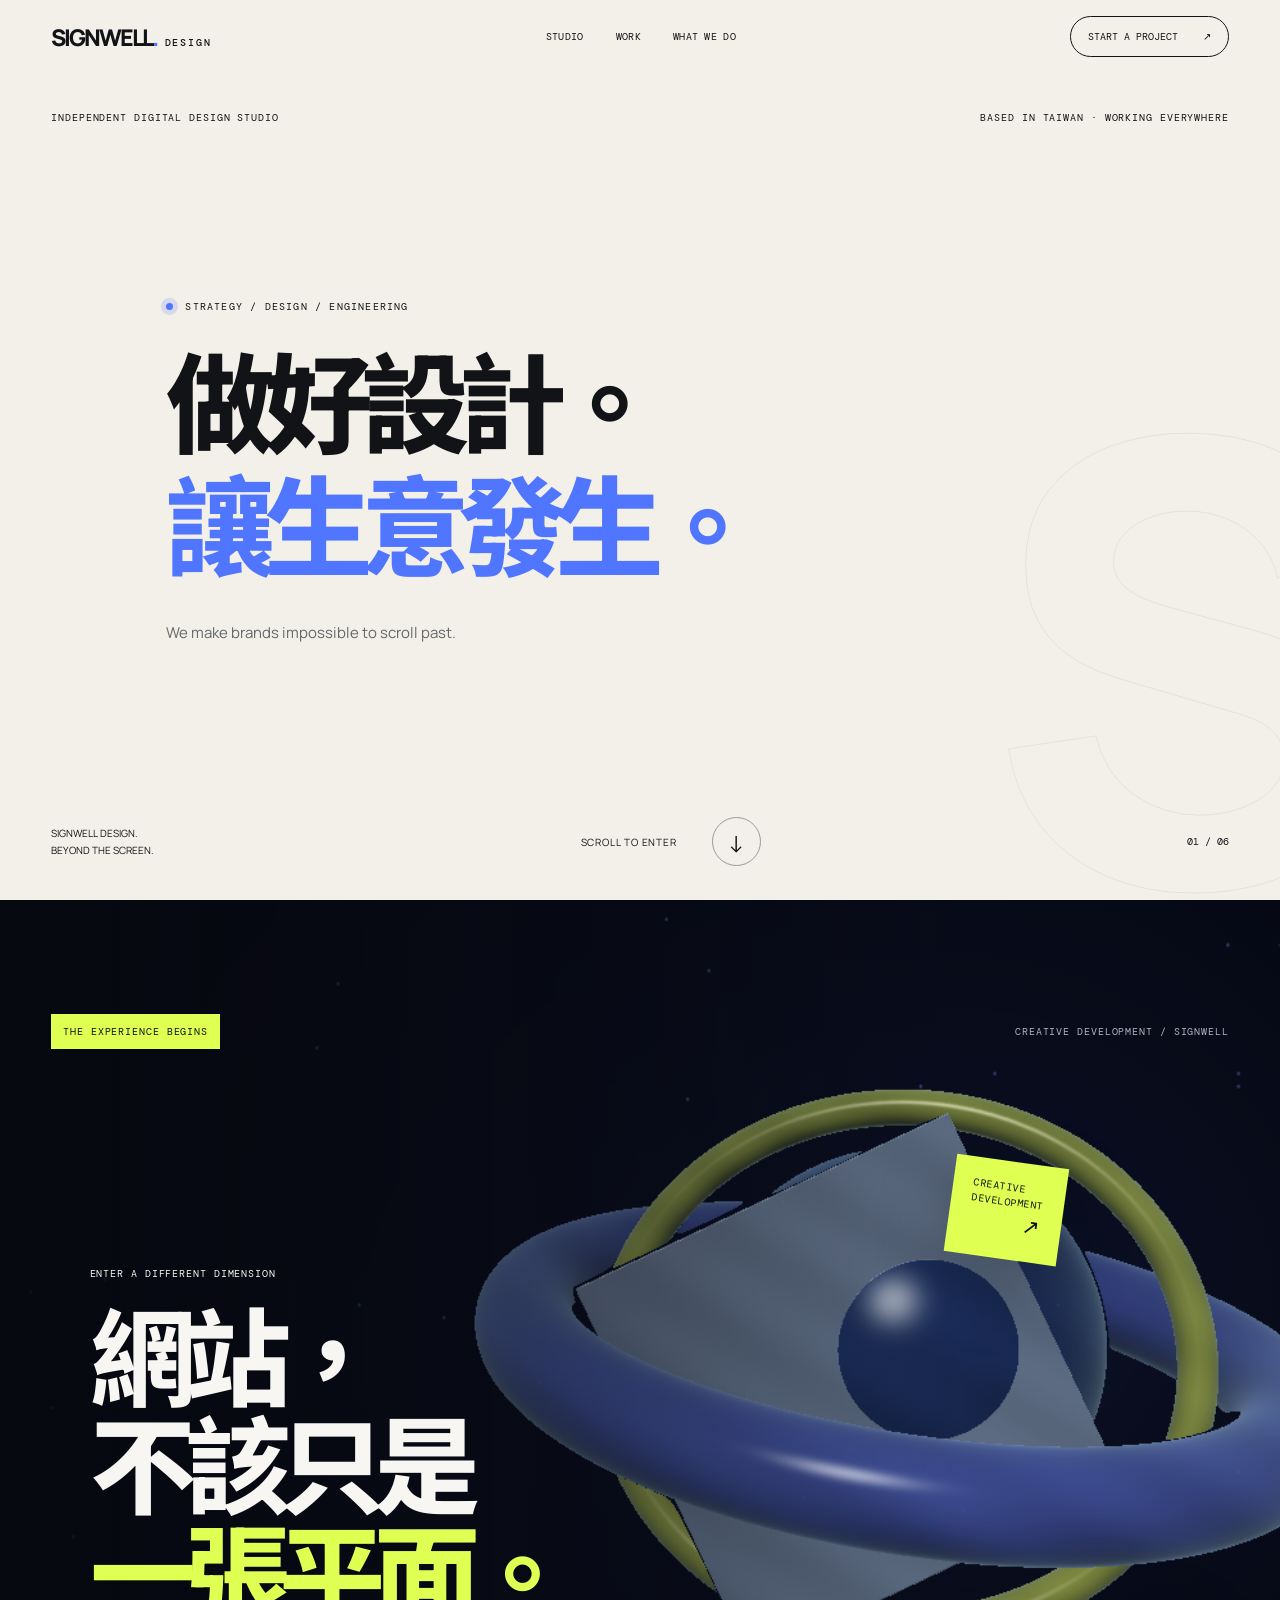
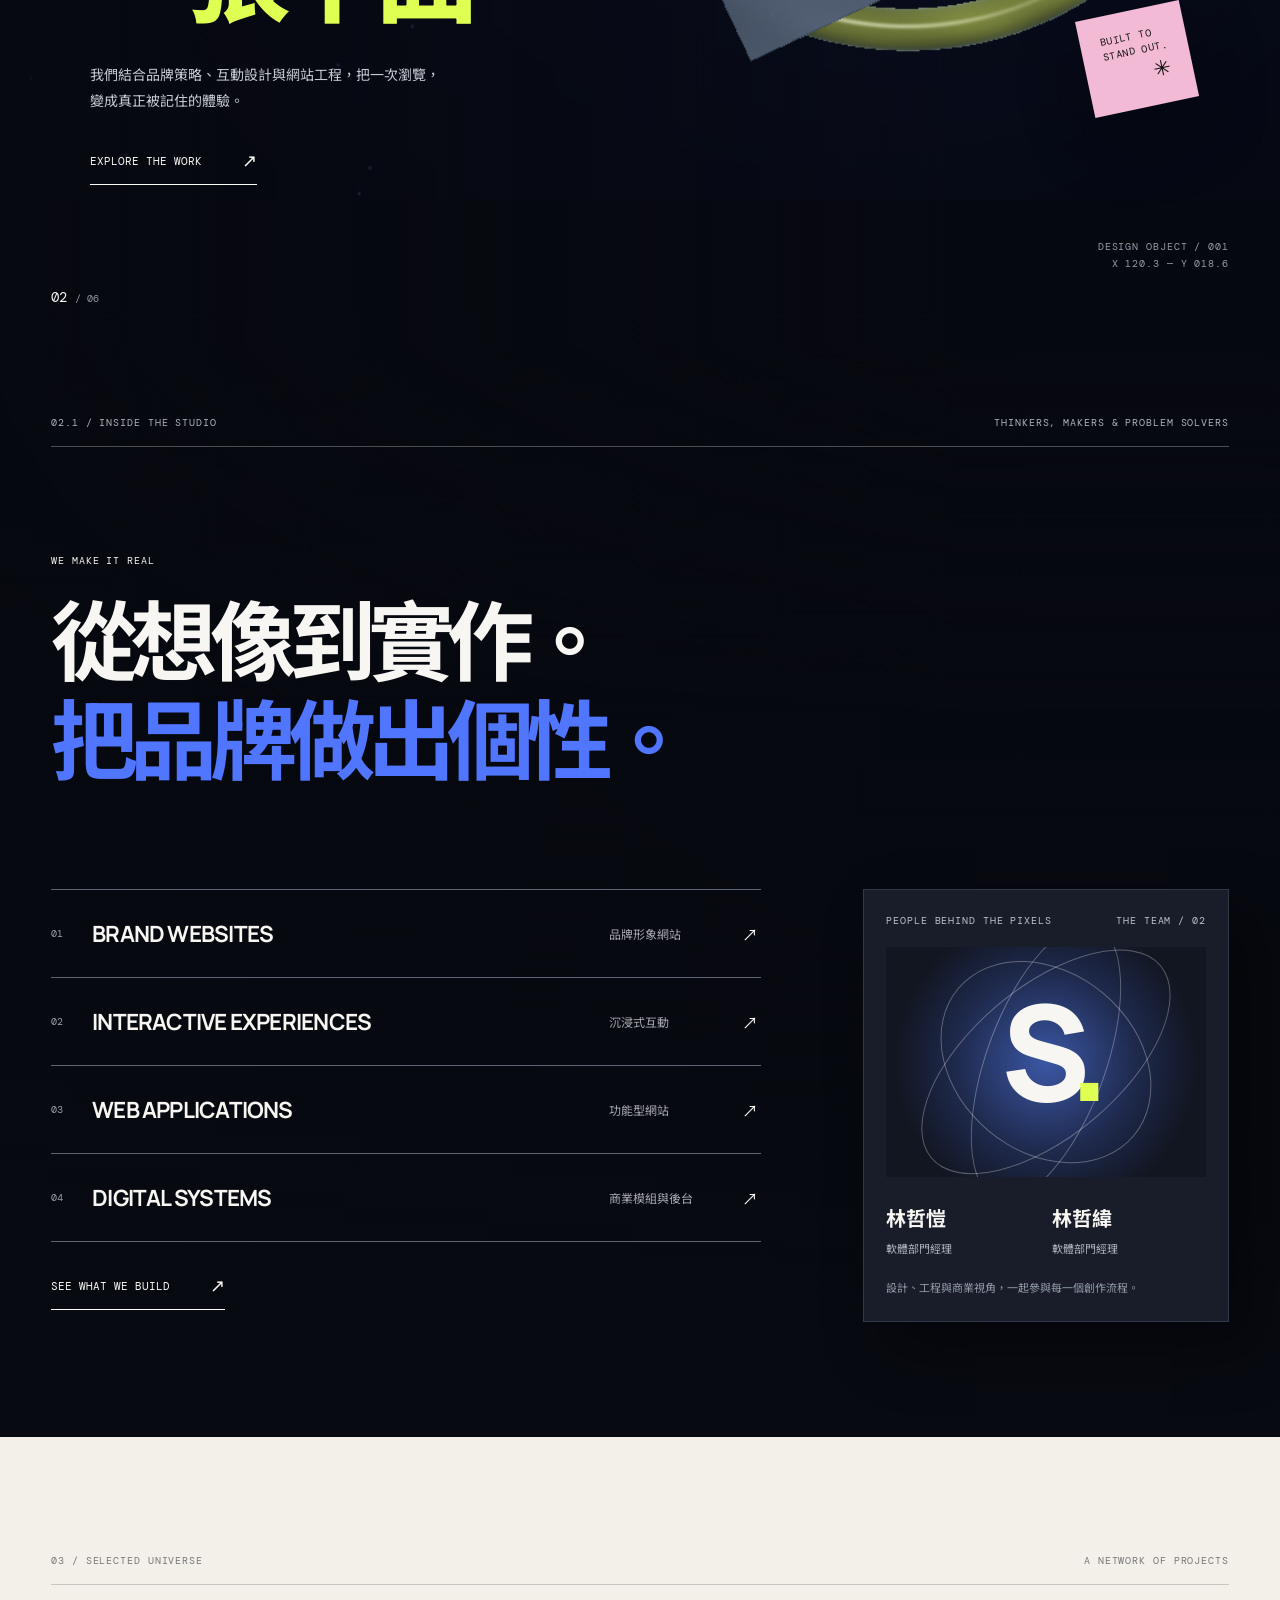
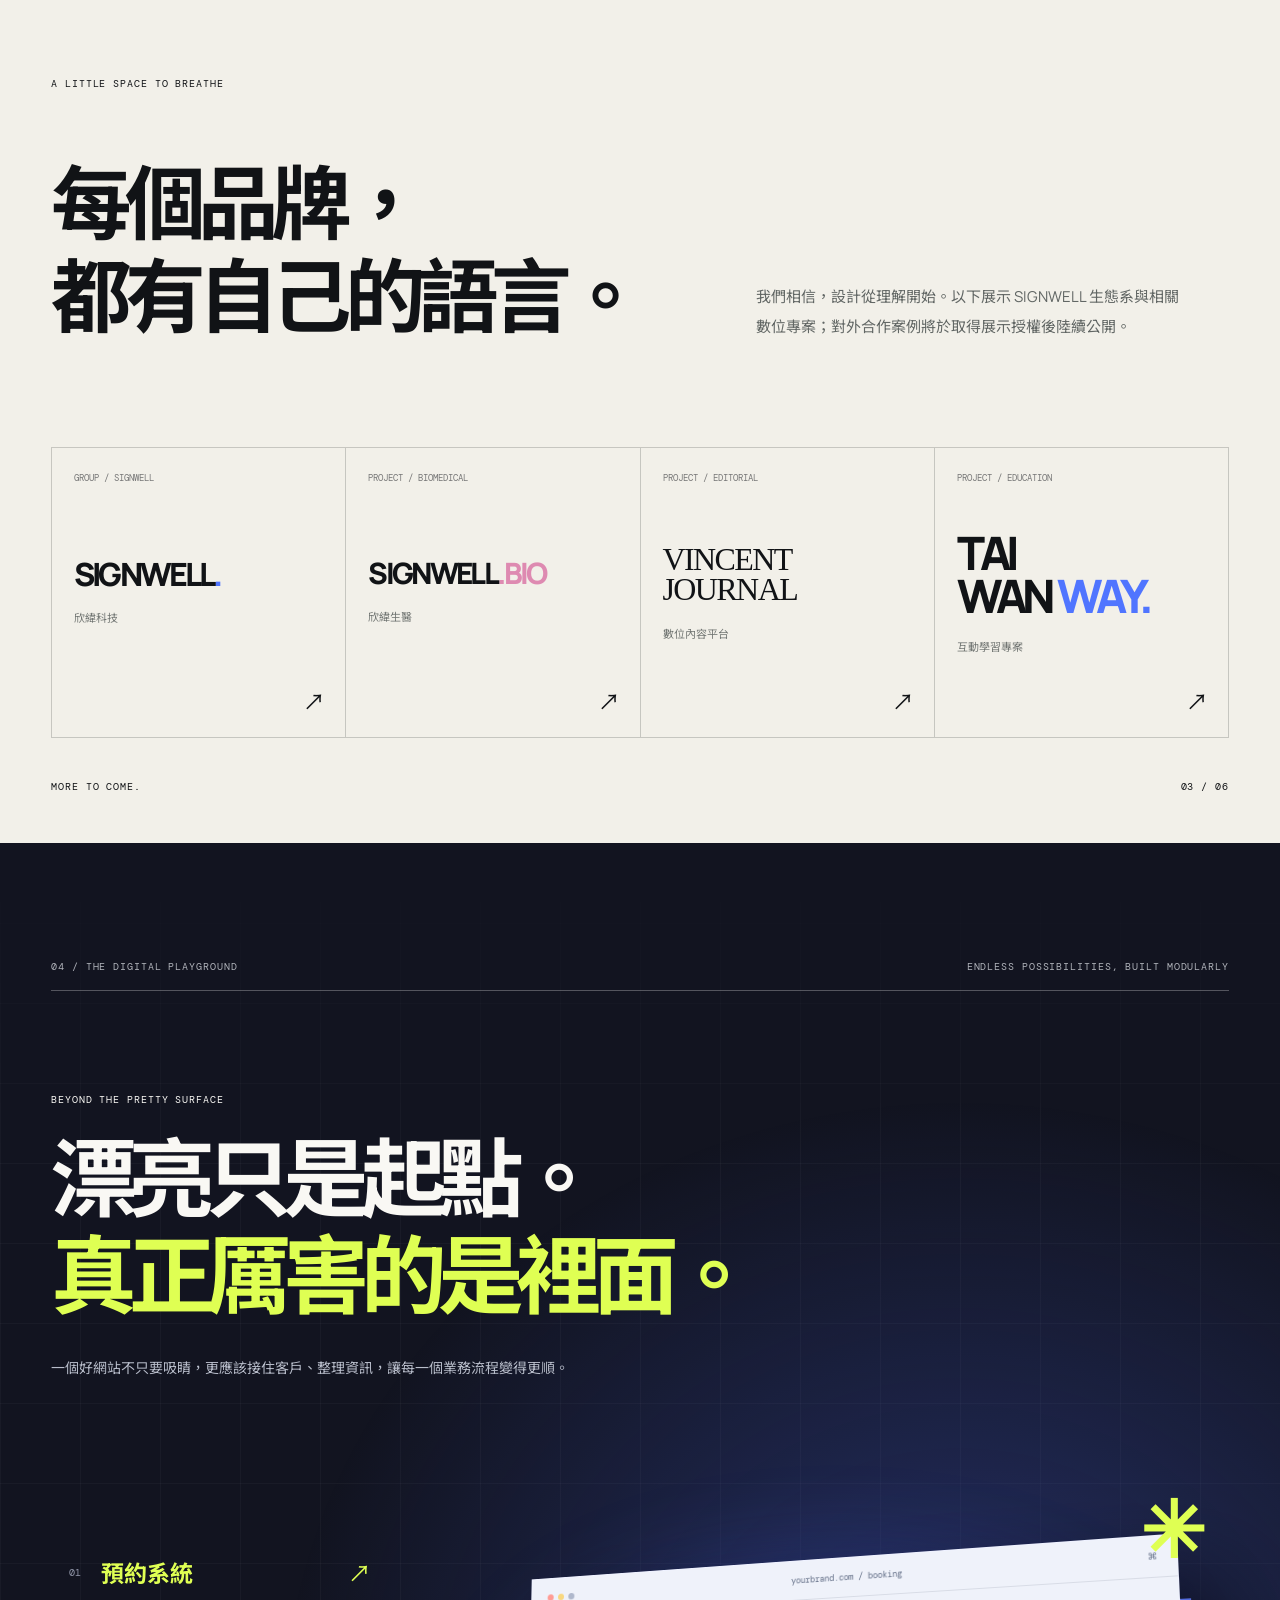
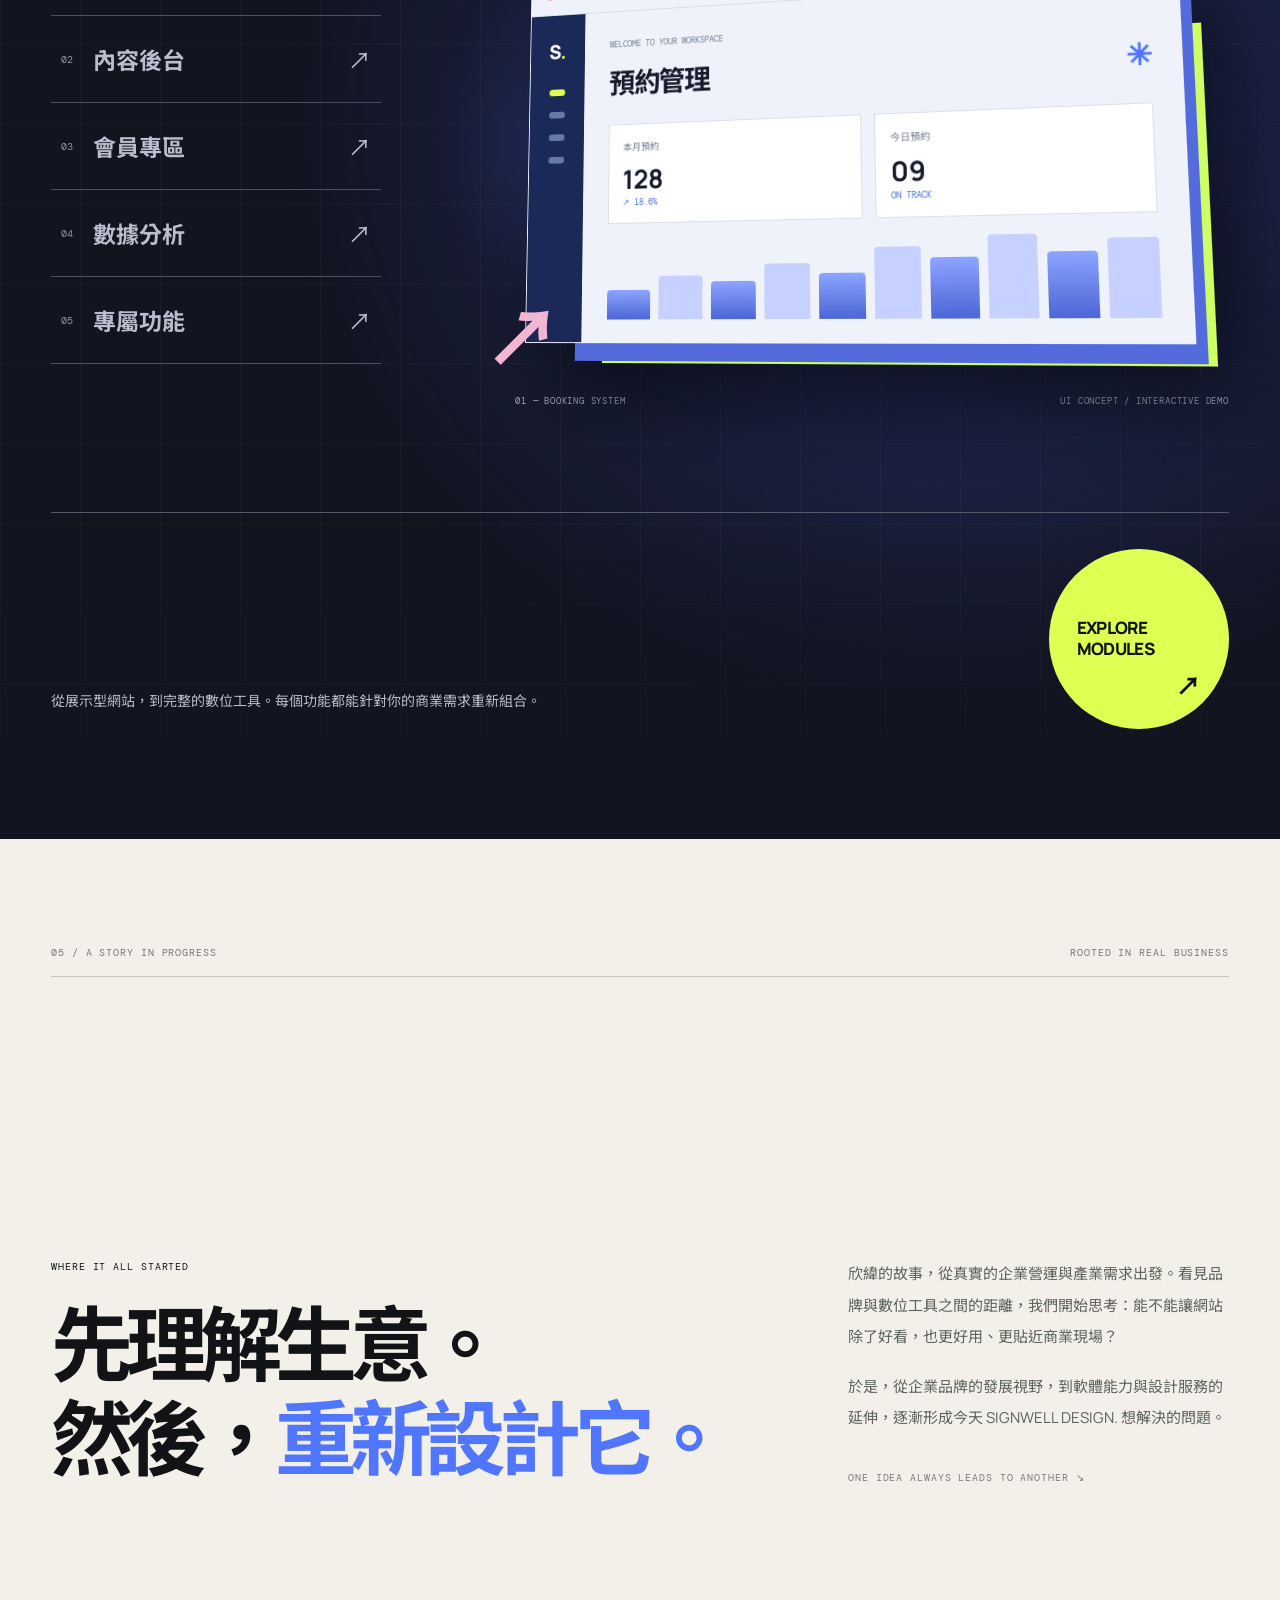
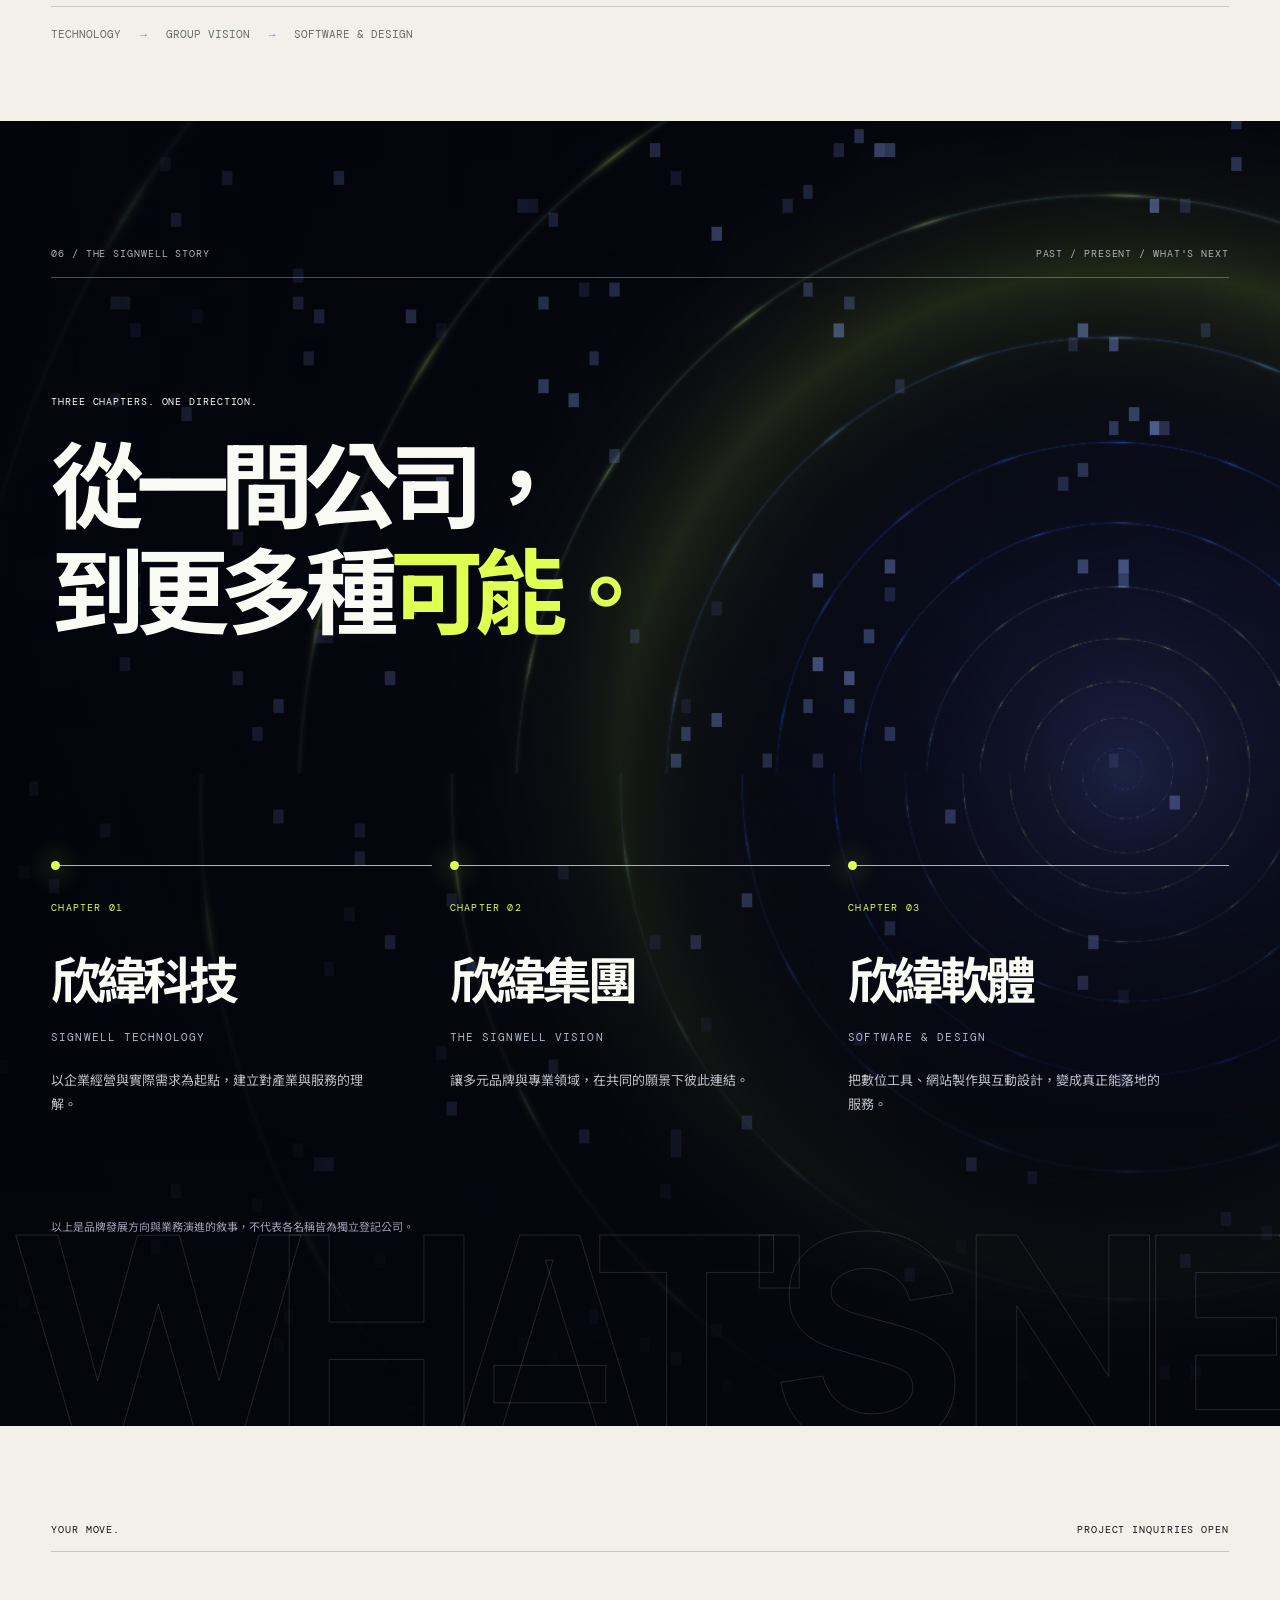
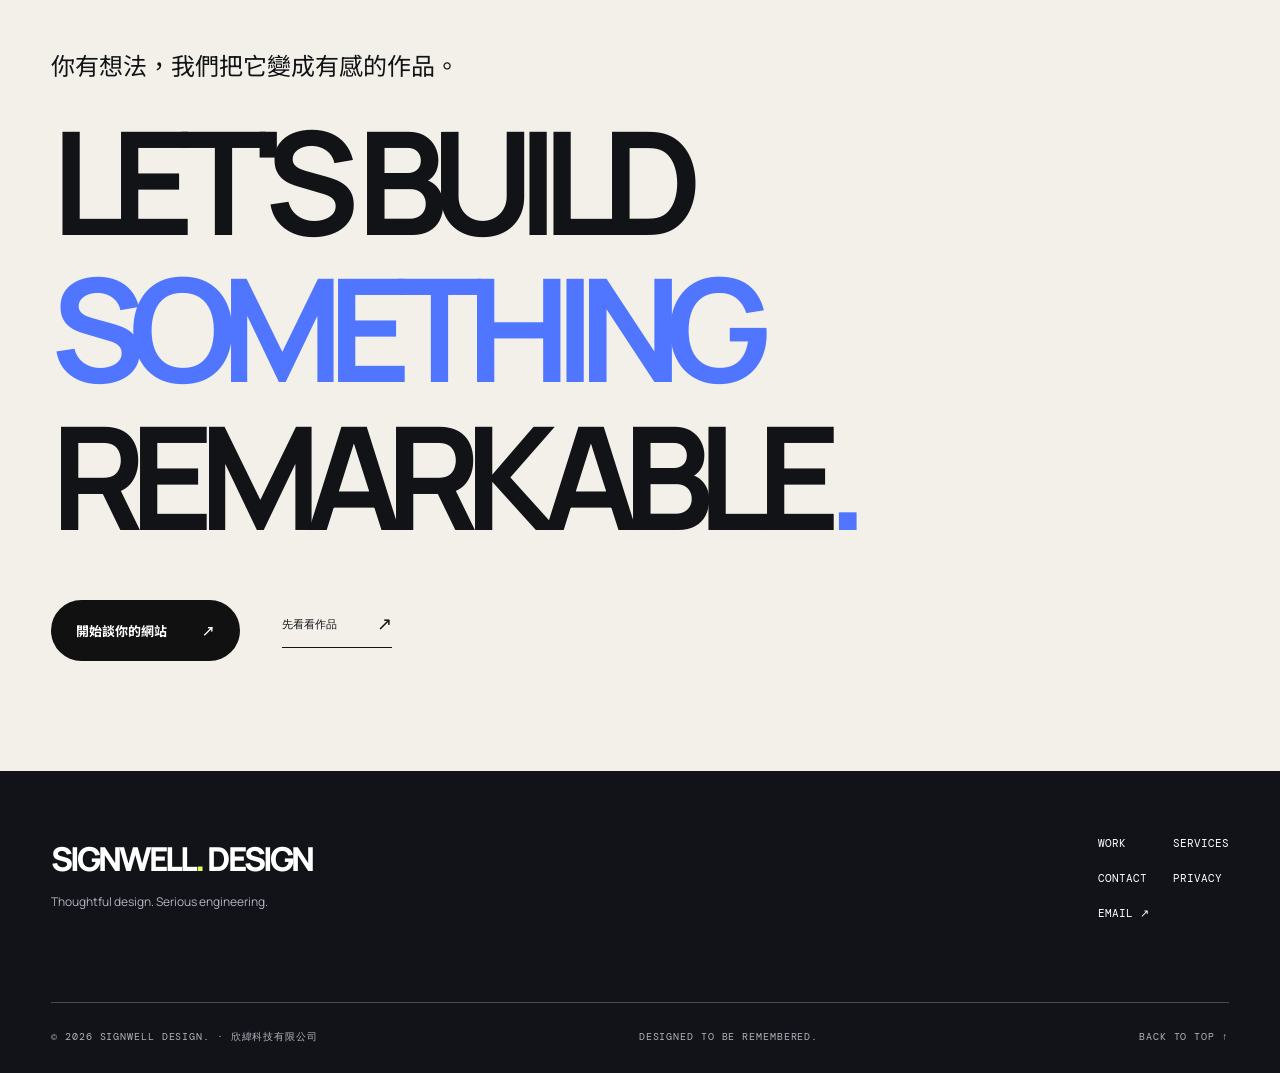
==== index.html @ 774042f3 "Deploy SIGNWELL DESIGN immersive website to SWSOFT" ====
<!doctype html>
<html lang="zh-Hant"><head><meta charset="utf-8"><meta name="viewport" content="width=device-width,initial-scale=1,viewport-fit=cover"><meta name="theme-color" content="#f2f0e9"><title>SIGNWELL DESIGN.｜不只做網站，我們設計第一印象</title><meta name="description" content="SIGNWELL DESIGN. 欣緯網站設計工作室，專注品牌網站、3D 互動體驗、網站系統、CMS 和客製化數位服務。讓你的品牌更值得被記住。"><meta property="og:type" content="website"><meta property="og:title" content="SIGNWELL DESIGN. — Websites with a point of view"><meta property="og:description" content="極簡思考，突破想像。SIGNWELL DESIGN. 客製化網站設計與製作。"><link rel="icon" type="image/svg+xml" href="assets/favicon.svg"><link rel="preconnect" href="https://fonts.googleapis.com"><link rel="preconnect" href="https://fonts.gstatic.com" crossorigin><link href="https://fonts.googleapis.com/css2?family=DM+Mono:wght@400;500&family=Manrope:wght@400;500;600;700;800&family=Noto+Sans+TC:wght@400;500;600;700;900&display=swap" rel="stylesheet"><link rel="stylesheet" href="assets/css/style.css"><script defer src="assets/js/app.js"></script><script defer src="assets/js/visuals.js"></script></head>
<body data-page="home"><a class="skip" href="#main">跳到主要內容</a><div class="view-meter"><span id="meter"></span></div>
<header class="site-header" id="site-header"><a class="brand" href="index.html" aria-label="SIGNWELL DESIGN 首頁">SIGNWELL<span class="brand-dot">.</span><small>DESIGN</small></a><nav class="header-nav" aria-label="主要導覽"><a href="#studio">STUDIO</a><a href="works.html">WORK</a><a href="services.html">WHAT WE DO</a></nav><a class="header-cta" href="contact.html">START A PROJECT <span aria-hidden="true">↗</span></a><button class="menu-toggle" aria-label="開啟選單" aria-expanded="false" aria-controls="mobile-nav"><span></span><span></span></button></header>
<nav class="mobile-nav" id="mobile-nav" aria-label="手機導覽" hidden><a href="#studio">STUDIO</a><a href="works.html">WORK</a><a href="services.html">WHAT WE DO</a><a href="#history">OUR STORY</a><a href="contact.html">START A PROJECT ↗</a></nav>
<main id="main">
<!-- 01: Minimal / white -->
<section class="intro paper" id="intro" data-theme="light"><div class="intro-top meta"><span>INDEPENDENT DIGITAL DESIGN STUDIO</span><span>BASED IN TAIWAN · WORKING EVERYWHERE</span></div><div class="intro-center"><div class="intro-brow"><span class="pulse"></span> STRATEGY / DESIGN / ENGINEERING</div><h1>做好設計。<br><em>讓生意發生。</em></h1><p>We make brands impossible to scroll past.</p></div><div class="intro-bottom"><span class="issue">SIGNWELL DESIGN.<br>BEYOND THE SCREEN.</span><a href="#universe" class="scroll-invite">SCROLL TO ENTER <span class="down-arrow">↓</span></a><span class="intro-no">01 / 06</span></div><span class="intro-outline" aria-hidden="true">S.</span></section>
<!-- 02: 3D / black cobalt studio services team -->
<div class="dark-world" id="universe" data-theme="dark"><canvas class="webgl-scene" id="visual-canvas" aria-hidden="true"></canvas>
<section class="blast scene-boundary" data-scene="orbit"><div class="blast-label meta"><span class="lime-pill">THE EXPERIENCE BEGINS</span><span>CREATIVE DEVELOPMENT / SIGNWELL</span></div><div class="blast-copy"><p class="eyebrow">ENTER A DIFFERENT DIMENSION</p><h2>網站，<br>不該只是<br><i>一張平面。</i></h2><p>我們結合品牌策略、互動設計與網站工程，把一次瀏覽，變成真正被記住的體驗。</p><a class="text-link light-link" href="works.html">EXPLORE THE WORK <b>↗</b></a></div><div class="floating-tag t-one">CREATIVE<br>DEVELOPMENT <span>↗</span></div><div class="floating-tag t-two">BUILT TO<br>STAND OUT. <span>✳</span></div><div class="scene-coordinate meta">DESIGN OBJECT / 001<br>X 120.3 — Y 018.6</div><span class="scene-index">02 <small>/ 06</small></span></section>
<section class="studio scene-boundary" id="studio" data-scene="orbit"><div class="section-topline meta"><span>02.1 / INSIDE THE STUDIO</span><span>THINKERS, MAKERS & PROBLEM SOLVERS</span></div><div class="studio-head"><p class="eyebrow">WE MAKE IT REAL</p><h2>從想像到實作。<br><em>把品牌做出個性。</em></h2></div><div class="studio-layout"><div class="service-stack" aria-label="我們的服務"><div class="service-row"><span>01</span><strong>BRAND WEBSITES</strong><i>品牌形象網站</i><b>↗</b></div><div class="service-row"><span>02</span><strong>INTERACTIVE EXPERIENCES</strong><i>沉浸式互動</i><b>↗</b></div><div class="service-row"><span>03</span><strong>WEB APPLICATIONS</strong><i>功能型網站</i><b>↗</b></div><div class="service-row"><span>04</span><strong>DIGITAL SYSTEMS</strong><i>商業模組與後台</i><b>↗</b></div><a class="text-link light-link" href="services.html">SEE WHAT WE BUILD <b>↗</b></a></div><div class="people-panel"><div class="people-heading meta"><span>PEOPLE BEHIND THE PIXELS</span><span>THE TEAM / 02</span></div><div class="people-art"><span class="person-mark">S<span>.</span></span><div class="people-orbits" aria-hidden="true"><i></i><i></i><i></i></div></div><div class="team-members"><div><strong>林哲愷</strong><span>軟體部門經理</span></div><div><strong>林哲緯</strong><span>軟體部門經理</span></div></div><p class="tiny-muted">設計、工程與商業視角，一起參與每一個創作流程。</p></div></div></section>
</div>
<!-- 03: Minimal / calm brands -->
<section class="partners paper" id="partners" data-theme="light"><div class="section-topline meta dark-meta"><span>03 / SELECTED UNIVERSE</span><span>A NETWORK OF PROJECTS</span></div><div class="partners-head"><p class="eyebrow">A LITTLE SPACE TO BREATHE</p><h2>每個品牌，<br>都有自己的語言。</h2><p>我們相信，設計從理解開始。以下展示 SIGNWELL 生態系與相關數位專案；對外合作案例將於取得展示授權後陸續公開。</p></div><div class="logo-wall"><a class="logo-cell" href="https://github.com/easylearnfromtw/signwelltec" target="_blank" rel="noopener noreferrer"><span class="project-type">GROUP / SIGNWELL</span><strong>SIGNWELL<span class="accent-blue">.</span></strong><small>欣緯科技</small><span class="cell-arrow">↗</span></a><a class="logo-cell" href="https://github.com/easylearnfromtw/signwellbio" target="_blank" rel="noopener noreferrer"><span class="project-type">PROJECT / BIOMEDICAL</span><strong class="bio-type">SIGNWELL<span class="accent-pink">.BIO</span></strong><small>欣緯生醫</small><span class="cell-arrow">↗</span></a><a class="logo-cell" href="https://github.com/Hank-lcw/vincent-journal" target="_blank" rel="noopener noreferrer"><span class="project-type">PROJECT / EDITORIAL</span><strong class="journal-type">VINCENT<br>JOURNAL</strong><small>數位內容平台</small><span class="cell-arrow">↗</span></a><a class="logo-cell" href="https://github.com/easylearnfromtw/Taiwanway" target="_blank" rel="noopener noreferrer"><span class="project-type">PROJECT / EDUCATION</span><strong class="taiwan-type">TAI<br>WAN<span class="accent-blue"> WAY.</span></strong><small>互動學習專案</small><span class="cell-arrow">↗</span></a></div><div class="partners-foot meta dark-meta"><span>MORE TO COME.</span><span>03 / 06</span></div></section>
<!-- 04: high energy modular interaction -->
<section class="module-universe" id="modules" data-theme="dark"><div class="grid-glow" aria-hidden="true"></div><div class="section-topline meta"><span>04 / THE DIGITAL PLAYGROUND</span><span>ENDLESS POSSIBILITIES, BUILT MODULARLY</span></div><div class="module-heading"><p class="eyebrow">BEYOND THE PRETTY SURFACE</p><h2>漂亮只是起點。<br><em>真正厲害的是裡面。</em></h2><p>一個好網站不只要吸睛，更應該接住客戶、整理資訊，讓每一個業務流程變得更順。</p></div><div class="module-workbench"><div class="module-options" role="tablist" aria-label="網站功能模組示範"><button class="module-tab is-active" role="tab" id="tab-booking" aria-controls="module-preview" aria-selected="true" data-module="booking"><span>01</span> 預約系統 <b>↗</b></button><button class="module-tab" role="tab" id="tab-content" aria-controls="module-preview" aria-selected="false" data-module="content"><span>02</span> 內容後台 <b>↗</b></button><button class="module-tab" role="tab" id="tab-members" aria-controls="module-preview" aria-selected="false" data-module="members"><span>03</span> 會員專區 <b>↗</b></button><button class="module-tab" role="tab" id="tab-analytics" aria-controls="module-preview" aria-selected="false" data-module="analytics"><span>04</span> 數據分析 <b>↗</b></button><button class="module-tab" role="tab" id="tab-custom" aria-controls="module-preview" aria-selected="false" data-module="custom"><span>05</span> 專屬功能 <b>↗</b></button></div><div class="module-display"><div class="mock-aura" aria-hidden="true"></div><div class="float-symbol float-symbol-a">✳</div><div class="float-symbol float-symbol-b">↗</div><div class="mock-shell" id="module-preview" role="tabpanel" aria-labelledby="tab-booking"><div class="mock-bar"><span class="mock-dots"><i></i><i></i><i></i></span><span id="mock-url">yourbrand.com / booking</span><span>⌘</span></div><div class="mock-body" id="mock-content"><div class="mock-sidebar"><div class="mock-logo">S<span>.</span></div><i></i><i></i><i></i><i></i></div><div class="mock-main"><p class="mock-sub">WELCOME TO YOUR WORKSPACE</p><h3>預約管理 <span class="mock-spark">✳</span></h3><div class="mock-kpis"><div><small>本月預約</small><b>128</b><span>↗ 18.6%</span></div><div><small>今日預約</small><b>09</b><span>ON TRACK</span></div></div><div class="mock-bars"><i style="height:38%"></i><i style="height:55%"></i><i style="height:47%"></i><i style="height:69%"></i><i style="height:56%"></i><i style="height:88%"></i><i style="height:74%"></i><i style="height:100%"></i><i style="height:79%"></i><i style="height:94%"></i></div></div></div></div><div class="mock-caption meta"><span id="module-caption">01 — BOOKING SYSTEM</span><span>UI CONCEPT / INTERACTIVE DEMO</span></div></div></div><div class="module-bottom"><p>從展示型網站，到完整的數位工具。每個功能都能針對你的商業需求重新組合。</p><a class="round-cta" href="services.html">EXPLORE<br>MODULES <span>↗</span></a></div></section>
<!-- 05: Quiet history -->
<section class="history paper" id="history" data-theme="light"><div class="section-topline meta dark-meta"><span>05 / A STORY IN PROGRESS</span><span>ROOTED IN REAL BUSINESS</span></div><div class="history-main"><div><p class="eyebrow">WHERE IT ALL STARTED</p><h2>先理解生意。<br>然後，<em>重新設計它。</em></h2></div><div class="history-narrative"><p>欣緯的故事，從真實的企業營運與產業需求出發。看見品牌與數位工具之間的距離，我們開始思考：能不能讓網站除了好看，也更好用、更貼近商業現場？</p><p>於是，從企業品牌的發展視野，到軟體能力與設計服務的延伸，逐漸形成今天 SIGNWELL DESIGN. 想解決的問題。</p><span class="meta">ONE IDEA ALWAYS LEADS TO ANOTHER ↘</span></div></div><div class="history-minimal-steps"><span>TECHNOLOGY</span><i>→</i><span>GROUP VISION</span><i>→</i><span>SOFTWARE & DESIGN</span></div></section>
<!-- 06: 3D history climax -->
<section class="heritage" id="heritage" data-theme="dark"><canvas id="history-canvas" class="history-canvas" aria-hidden="true"></canvas><div class="heritage-overlay"></div><div class="section-topline meta"><span>06 / THE SIGNWELL STORY</span><span>PAST / PRESENT / WHAT'S NEXT</span></div><div class="heritage-title"><p class="eyebrow">THREE CHAPTERS. ONE DIRECTION.</p><h2>從一間公司，<br>到更多種<i>可能。</i></h2></div><div class="heritage-path"><div class="heritage-chapter"><span class="chapter-count">CHAPTER 01</span><strong>欣緯科技</strong><b>SIGNWELL TECHNOLOGY</b><p>以企業經營與實際需求為起點，建立對產業與服務的理解。</p></div><div class="heritage-chapter"><span class="chapter-count">CHAPTER 02</span><strong>欣緯集團</strong><b>THE SIGNWELL VISION</b><p>讓多元品牌與專業領域，在共同的願景下彼此連結。</p></div><div class="heritage-chapter"><span class="chapter-count">CHAPTER 03</span><strong>欣緯軟體</strong><b>SOFTWARE & DESIGN</b><p>把數位工具、網站製作與互動設計，變成真正能落地的服務。</p></div></div><p class="heritage-note">以上是品牌發展方向與業務演進的敘事，不代表各名稱皆為獨立登記公司。</p><div class="heritage-giant" aria-hidden="true">WHAT'S NEXT?</div></section>
<!-- conversion -->
<section class="closing paper" id="contact" data-theme="light"><div class="closing-label meta"><span>YOUR MOVE.</span><span>PROJECT INQUIRIES OPEN</span></div><p>你有想法，我們把它變成有感的作品。</p><h2>LET'S BUILD<br><em>SOMETHING</em><br>REMARKABLE<span>.</span></h2><div class="closing-actions"><a class="primary-button" href="contact.html">開始談你的網站 <span>↗</span></a><a class="text-link" href="works.html">先看看作品 <b>↗</b></a></div></section>
</main><footer class="footer"><div><a class="footer-brand" href="index.html">SIGNWELL<span>.</span> DESIGN</a><p>Thoughtful design. Serious engineering.</p></div><div class="footer-links"><a href="works.html">WORK</a><a href="services.html">SERVICES</a><a href="contact.html">CONTACT</a><a href="privacy.html">PRIVACY</a><a href="mailto:luca.sinwell@gmail.com">EMAIL ↗</a></div><div class="footer-line meta"><span>© <span data-year>2026</span> SIGNWELL DESIGN. · 欣緯科技有限公司</span><span>DESIGNED TO BE REMEMBERED.</span><a href="#intro">BACK TO TOP ↑</a></div></footer></body></html>
---- assets/css/style.css ----
:root{--paper:#f2f0e9;--ink:#111316;--lime:#dfff53;--blue:#5075ff;--dark:#070910;--line:rgba(14,17,17,.19);--mono:'DM Mono',monospace;--sans:Manrope,'Noto Sans TC',sans-serif;--header:74px}
*{box-sizing:border-box}html{scroll-behavior:smooth}body{margin:0;background:var(--paper);color:var(--ink);font-family:var(--sans);-webkit-font-smoothing:antialiased;overflow-x:hidden}body.menu-open{overflow:hidden}a{color:inherit;text-decoration:none}button,input,select,textarea{font:inherit}button{cursor:pointer}::selection{background:var(--lime);color:var(--ink)}
.skip{position:fixed;top:-100px;left:14px;z-index:999;background:white;padding:12px}.skip:focus{top:10px}.meta,.eyebrow{font:400 10px/1.7 var(--mono);letter-spacing:.09em}.eyebrow{margin:0 0 22px}.paper{background:var(--paper);color:var(--ink)}.view-meter{position:fixed;z-index:190;inset:0 0 auto;height:3px;pointer-events:none}.view-meter>span{display:block;width:0;height:100%;background:var(--blue)}
.site-header{position:fixed;z-index:110;inset:0 0 auto;height:var(--header);padding:0 4vw;display:flex;justify-content:space-between;align-items:center;gap:24px;color:var(--ink);transition:background .2s,color .2s;background:transparent;border-bottom:1px solid transparent}.site-header.is-solid{background:rgba(242,240,233,.96);backdrop-filter:blur(15px);border-color:rgba(0,0,0,.07)}.site-header.is-dark{background:rgba(7,9,16,.79);color:#f8f9f3;border-color:rgba(255,255,255,.09)}.brand{font-size:23px;font-weight:800;letter-spacing:-.09em;display:flex;align-items:baseline;white-space:nowrap}.brand-dot{color:var(--blue);margin-right:8px}.brand small{font:500 10px var(--mono);letter-spacing:.19em}.header-nav{display:flex;gap:32px;font:10px var(--mono);letter-spacing:.03em}.header-nav a:hover{opacity:.55}.header-cta{font:10px var(--mono);border:1px solid currentColor;border-radius:100px;padding:13px 17px;white-space:nowrap;transition:background .2s,color .2s}.header-cta span{margin-left:19px}.header-cta:hover{background:var(--lime);border-color:var(--lime);color:#111}.menu-toggle{display:none;width:40px;height:40px;border:0;background:transparent;color:inherit}.menu-toggle span{display:block;width:23px;height:1px;background:currentColor;margin:6px}.mobile-nav{position:fixed;z-index:106;top:var(--header);left:0;right:0;bottom:0;padding:40px 6vw;background:var(--paper);font-size:clamp(26px,7vw,46px);font-weight:800;flex-direction:column;gap:24px}.mobile-nav:not([hidden]){display:flex}
.section-topline{display:flex;justify-content:space-between;gap:24px;padding-bottom:15px;border-bottom:1px solid rgba(255,255,255,.28);color:#b0b3ba}.section-topline.dark-meta{color:#777;border-color:var(--line)}.text-link{display:inline-flex;align-items:center;gap:40px;padding-bottom:11px;border-bottom:1px solid currentColor;font:11px var(--mono);transition:gap .25s}.text-link b{font-size:18px;font-weight:400}.text-link:hover{gap:60px}.light-link{color:#fbfaf4}.primary-button{display:inline-flex;align-items:center;justify-content:space-between;gap:35px;border-radius:100px;background:#111;color:#fff;padding:21px 25px;font-weight:700;font-size:13px;transition:transform .2s,background .2s}.primary-button:hover{background:var(--blue);transform:translateY(-3px)}
.intro{min-height:100svh;position:relative;overflow:hidden;padding:calc(var(--header) + 35px) 4vw 34px;display:flex;flex-direction:column;justify-content:space-between}.intro-top,.intro-bottom{position:relative;z-index:2;display:flex;justify-content:space-between;align-items:center}.intro-center{position:relative;z-index:2;margin:auto 0 auto clamp(10px,9vw,170px);padding:50px 0}.intro-brow{font:10px var(--mono);letter-spacing:.12em;display:flex;gap:12px;align-items:center;margin-bottom:30px}.pulse{height:7px;width:7px;background:var(--blue);border-radius:100%;box-shadow:0 0 0 5px rgba(50,83,255,.14)}.intro h1{font-size:clamp(64px,8.5vw,156px);line-height:1.13;letter-spacing:-.108em;font-weight:800;margin:0}.intro h1 em{font-style:normal;color:var(--blue)}.intro-center p{margin:33px 0 0;color:#64686a;font-size:15px}.intro-outline{position:absolute;right:-6vw;bottom:4vw;font-size:48vw;font-weight:800;line-height:.65;letter-spacing:-.18em;-webkit-text-stroke:1px rgba(0,0,0,.06);color:transparent;pointer-events:none}.issue{font-size:10px;line-height:1.7}.scroll-invite{display:flex;align-items:center;gap:35px;font-size:10px;letter-spacing:.08em}.down-arrow{display:grid;place-items:center;width:49px;height:49px;border:1px solid #999;border-radius:50%;font-size:23px;transition:background .2s,transform .2s}.scroll-invite:hover .down-arrow{background:var(--lime);transform:translateY(5px)}.intro-no{font:10px var(--mono)}
.dark-world{position:relative;background:var(--dark);color:#f7f6f2;isolation:isolate}.webgl-scene{position:sticky;z-index:0;top:0;width:100%;height:100svh;margin-bottom:-100svh;display:block;pointer-events:none;opacity:0;transition:opacity .5s}.webgl-scene.ready{opacity:1}.dark-world:before{content:'';position:absolute;z-index:1;inset:0;pointer-events:none;background:linear-gradient(90deg,rgba(7,9,16,.88),rgba(7,9,16,.15) 75%)}.blast{min-height:116svh;position:relative;z-index:2;padding:calc(var(--header) + 40px) 4vw 60px;display:flex;flex-direction:column;justify-content:space-between;overflow:hidden}.blast-label{display:flex;justify-content:space-between;align-items:center;color:#b1b4be}.lime-pill{display:inline-block;background:var(--lime);color:#111;padding:9px 12px}.blast-copy{margin:11vh 0 11vh 3vw;max-width:700px}.blast-copy h2{font-size:clamp(64px,8.3vw,154px);letter-spacing:-.104em;line-height:1.02;margin:0;font-weight:800}.blast-copy h2 i{font-style:normal;color:var(--lime)}.blast-copy>p:not(.eyebrow){font-size:14px;max-width:360px;line-height:1.9;color:#c7cbd4;margin:33px 0}.floating-tag{position:absolute;right:17%;top:25%;background:var(--lime);color:#111;font:10px/1.5 var(--mono);letter-spacing:.06em;padding:18px 20px;transform:rotate(8deg);box-shadow:0 25px 70px rgba(0,0,0,.3)}.floating-tag span{display:block;text-align:right;font-size:21px}.t-two{background:#f3bad5;top:68%;right:7%;transform:rotate(-12deg)}.scene-coordinate{position:absolute;bottom:72px;right:4vw;text-align:right;color:#979cab}.scene-index{position:absolute;bottom:38px;left:4vw;font:14px var(--mono)}.scene-index small{font-size:10px;color:#9698a2}
.studio{position:relative;z-index:2;min-height:105svh;padding:70px 4vw 115px;background:linear-gradient(180deg,transparent 0%,rgba(7,9,16,.89) 34%,#080a11 100%)}.studio-head{margin:105px 0 0}.studio-head h2{font-size:clamp(46px,6.8vw,110px);line-height:1.14;letter-spacing:-.09em;margin:0}.studio-head h2 em{font-style:normal;color:var(--blue)}.studio-layout{display:grid;grid-template-columns:1.32fr .68fr;align-items:start;gap:8vw;margin-top:100px}.service-row{display:grid;grid-template-columns:28px 1fr 120px 19px;align-items:center;gap:13px;border-bottom:1px solid #5e6471;padding:28px 0}.service-row:first-child{border-top:1px solid #5e6471}.service-row span{font:10px var(--mono);color:#9ba0ac}.service-row strong{font-size:clamp(14px,1.75vw,25px);letter-spacing:-.035em}.service-row i{font-style:normal;color:#a7a8b0;font-size:12px}.service-row b{font-weight:400}.service-stack>.text-link{margin-top:32px}.people-panel{padding:22px;background:#181d29;border:1px solid #313846;box-shadow:26px 26px 56px rgba(0,0,0,.4);transform:rotate(2deg)}.people-heading{display:flex;justify-content:space-between;color:#bec1c8}.people-art{height:230px;position:relative;overflow:hidden;display:grid;place-items:center;margin-top:18px;background:radial-gradient(circle at center,#3b57a5,#1e294c 46%,#121621 77%)}.person-mark{font-size:133px;font-weight:800;letter-spacing:-.15em}.person-mark span{color:var(--lime)}.people-orbits i{position:absolute;inset:25px 45px;border:1px solid rgba(255,255,255,.3);border-radius:50%;transform:rotate(40deg)}.people-orbits i:nth-child(2){inset:40px 10px;transform:rotate(-40deg)}.people-orbits i:nth-child(3){inset:-30px 100px;transform:rotate(20deg)}.team-members{display:grid;grid-template-columns:1fr 1fr;gap:12px;margin-top:26px}.team-members strong{display:block;font-size:20px}.team-members span{display:block;font-size:11px;color:#aeb3c1;margin-top:8px}.tiny-muted{font-size:11px;line-height:1.9;color:#939caa;margin:22px 0 0}
.partners{padding:115px 4vw 48px}.partners-head{display:grid;grid-template-columns:1.15fr .85fr;gap:5vw;align-items:end;padding:90px 0 105px}.partners-head .eyebrow{grid-column:1/-1;margin:0}.partners-head h2{font-size:clamp(48px,6.3vw,108px);letter-spacing:-.095em;line-height:1.15;margin:0}.partners-head>p:last-child{font-size:15px;max-width:430px;color:#626765;line-height:2;margin:0}.logo-wall{display:grid;grid-template-columns:repeat(4,minmax(0,1fr));border-left:1px solid var(--line);border-top:1px solid var(--line)}.logo-cell{border-right:1px solid var(--line);border-bottom:1px solid var(--line);min-height:290px;position:relative;padding:30px 22px;display:flex;align-items:start;justify-content:center;flex-direction:column;transition:background .2s}.logo-cell:hover{background:#e3e4df}.logo-cell strong{font-size:clamp(22px,2.5vw,39px);line-height:.95;letter-spacing:-.09em;font-weight:800}.logo-cell .bio-type{font-size:clamp(20px,2.3vw,36px)}.logo-cell .journal-type{font-family:Georgia,serif;font-weight:400;letter-spacing:-.05em}.logo-cell .taiwan-type{font-size:clamp(29px,3.6vw,58px)}.accent-blue{color:var(--blue)}.accent-pink{color:#de8ab1}.project-type{font:9px var(--mono);color:#777;position:absolute;top:24px;left:22px}.logo-cell small{color:#737774;font-size:11px;margin-top:20px}.cell-arrow{position:absolute;right:20px;bottom:20px;font-size:22px}.partners-foot{display:flex;justify-content:space-between;padding-top:40px}
.module-universe{padding:115px 4vw 110px;background:#121420;color:#f9f8f4;position:relative;isolation:isolate;overflow:hidden}.grid-glow{position:absolute;inset:0;z-index:-1;background:radial-gradient(ellipse at 75% 55%,rgba(61,83,191,.45),transparent 50%),linear-gradient(rgba(255,255,255,.03) 1px,transparent 1px),linear-gradient(90deg,rgba(255,255,255,.03) 1px,transparent 1px);background-size:auto,80px 80px,80px 80px;mask-image:linear-gradient(transparent,black 20%,black 80%,transparent)}.module-heading{margin:100px 0}.module-heading h2{font-size:clamp(47px,6.7vw,110px);line-height:1.13;letter-spacing:-.1em;margin:0}.module-heading h2 em{font-style:normal;color:var(--lime)}.module-heading>p:last-child{color:#b8bdca;font-size:14px;max-width:520px;line-height:2;margin:30px 0 0}.module-workbench{display:grid;grid-template-columns:.42fr 1fr;gap:5vw;align-items:center}.module-options{display:flex;flex-direction:column}.module-tab{display:flex;gap:20px;align-items:center;background:none;border:0;border-bottom:1px solid #4a4f61;text-align:left;color:#bbbccc;padding:26px 10px;font-size:clamp(16px,1.8vw,27px);font-weight:700;transition:padding .2s,color .2s}.module-tab span{font:10px var(--mono);color:#9297aa}.module-tab b{margin-left:auto;font-weight:400}.module-tab:hover,.module-tab.is-active{color:var(--lime);padding-left:18px}.module-display{position:relative;min-height:530px;display:grid;place-items:center;perspective:1100px}.mock-aura{position:absolute;width:80%;height:65%;border-radius:50%;background:#4e6eff55;filter:blur(50px)}.mock-shell{position:relative;z-index:2;width:min(96%,670px);min-height:380px;color:#171b2c;background:#eff2fa;border:1px solid #eef1ff;box-shadow:33px 41px 0 -23px #536bdb,52px 54px 0 -34px #ceff65,39px 48px 90px rgba(0,0,0,.67);transform:rotateY(-12deg) rotateX(6deg) rotateZ(-2deg);transition:transform .5s}.mock-shell:hover{transform:rotateY(-4deg) rotateX(1deg) rotateZ(0deg) translateY(-12px)}.mock-bar{height:41px;display:flex;align-items:center;justify-content:space-between;padding:0 18px;color:#647088;border-bottom:1px solid #d8dce6;font:9px var(--mono)}.mock-dots{display:flex;gap:5px}.mock-dots i{height:7px;width:7px;background:#afb8cc;border-radius:50%}.mock-dots i:first-child{background:#ff9c94}.mock-dots i:nth-child(2){background:#f8d881}.mock-body{display:flex;min-height:338px}.mock-sidebar{width:62px;flex-shrink:0;background:#1a2958;padding:25px 17px;display:flex;align-items:center;flex-direction:column;gap:17px}.mock-logo{font-size:21px;color:#fff;font-weight:800;margin-bottom:10px}.mock-logo span{color:var(--lime)}.mock-sidebar i{width:18px;height:7px;background:#667aa6;border-radius:9px}.mock-sidebar i:first-of-type{background:var(--lime)}.mock-main{flex:1;min-width:0;padding:29px 28px 23px}.mock-sub{font:9px var(--mono);color:#788295;margin:0 0 12px}.mock-main h3{display:flex;justify-content:space-between;font-size:29px;letter-spacing:-.05em;margin:0 0 24px}.mock-spark{color:var(--blue)}.mock-kpis{display:grid;grid-template-columns:1fr 1fr;gap:13px}.mock-kpis>div{background:white;border:1px solid #dae0eb;padding:15px;display:flex;flex-direction:column}.mock-kpis small{font-size:10px;color:#737c90}.mock-kpis b{font-size:27px;margin:8px 0 0}.mock-kpis span{font:9px var(--mono);color:#4971e1}.mock-bars{display:flex;align-items:end;gap:9px;height:80px;margin-top:18px}.mock-bars i{width:100%;background:linear-gradient(#8da4ff,#4b66d6);border-radius:4px 4px 0 0}.mock-bars i:nth-child(2n){background:#c7d1ff}.float-symbol{position:absolute;z-index:4;font-weight:800;font-size:78px;pointer-events:none}.float-symbol-a{color:var(--lime);top:-7px;right:3%;animation:levitate 4s ease-in-out infinite}.float-symbol-b{color:#f3b6d2;bottom:23px;left:5%;animation:levitate 5s -2s ease-in-out infinite}.mock-caption{position:absolute;bottom:2px;left:9%;right:0;color:#aab1ca;display:flex;justify-content:space-between;font-size:9px}.module-bottom{margin-top:100px;padding-top:36px;border-top:1px solid #55596a;display:flex;justify-content:space-between;align-items:end;gap:30px}.module-bottom p{color:#b8bdc9;line-height:1.9;font-size:14px;max-width:490px}.round-cta{width:180px;height:180px;flex:0 0 180px;border-radius:50%;padding:28px;background:var(--lime);color:#121413;font-size:17px;font-weight:800;letter-spacing:-.04em;display:flex;justify-content:space-between;gap:10px;align-items:center;line-height:1.2;transition:transform .3s}.round-cta span{font-size:25px;align-self:flex-end}.round-cta:hover{transform:rotate(12deg)}@keyframes levitate{0%,100%{translate:0 0}50%{translate:0 -16px}}
.history{padding:105px 4vw 80px;min-height:98svh;display:flex;flex-direction:column}.history-main{flex:1;display:grid;grid-template-columns:1.3fr .7fr;gap:7vw;align-items:end;padding:120px 0}.history-main h2{font-size:clamp(49px,6.4vw,111px);letter-spacing:-.09em;line-height:1.15;margin:0}.history-main h2 em{font-style:normal;color:var(--blue)}.history-narrative p{font-size:15px;line-height:2.1;color:#5c625f;margin:0 0 18px}.history-narrative .meta{display:block;margin-top:35px;color:#7b7b77}.history-minimal-steps{display:flex;gap:19px;align-items:center;border-top:1px solid var(--line);padding-top:20px;font:11px var(--mono);color:#666c67}.history-minimal-steps i{font-style:normal;color:var(--blue)}
.heritage{position:relative;isolation:isolate;min-height:145svh;background:#050710;color:#fbfbf6;overflow:hidden;padding:calc(var(--header) + 50px) 4vw 145px}.history-canvas{position:absolute;inset:0;width:100%;height:100%;z-index:-3;pointer-events:none}.heritage-overlay{position:absolute;inset:0;z-index:-2;pointer-events:none;background:linear-gradient(90deg,rgba(4,5,11,.89),rgba(4,5,11,.35) 67%,rgba(4,5,11,.22)),linear-gradient(180deg,rgba(0,0,0,.26),transparent 35%,#050710 100%)}.heritage-title{margin-top:115px}.heritage-title h2{font-size:clamp(55px,7.3vw,129px);letter-spacing:-.09em;line-height:1.14;margin:0}.heritage-title h2 i{font-style:normal;color:var(--lime)}.heritage-path{display:grid;grid-template-columns:repeat(3,1fr);gap:18px;margin-top:220px}.heritage-chapter{border-top:1px solid #b0b2b9;padding:28px 14px 35px 0;position:relative;transition:transform .3s}.heritage-chapter:before{content:'';width:9px;height:9px;border-radius:50%;position:absolute;top:-5px;left:0;background:var(--lime);box-shadow:0 0 26px var(--lime)}.heritage-chapter:hover{transform:translateY(-10px)}.chapter-count{font:10px var(--mono);color:var(--lime);letter-spacing:.12em}.heritage-chapter strong{display:block;font-size:clamp(30px,3.9vw,66px);letter-spacing:-.08em;margin:25px 0 10px}.heritage-chapter b{font:11px var(--mono);letter-spacing:.1em;color:#b1b6c9}.heritage-chapter p{font-size:13px;line-height:1.9;color:#bec0ca;max-width:320px;margin:22px 0 0}.heritage-note{font-size:11px;color:#9ca1b4;line-height:1.9;margin-top:65px}.heritage-giant{position:absolute;z-index:-1;bottom:-.19em;left:1vw;color:transparent;-webkit-text-stroke:1px rgba(255,255,255,.12);font-size:23vw;font-weight:800;line-height:1;letter-spacing:-.12em;white-space:nowrap}
.closing{min-height:100svh;padding:95px 4vw 110px;display:flex;flex-direction:column;justify-content:space-between}.closing-label{display:flex;justify-content:space-between;padding-bottom:13px;border-bottom:1px solid var(--line)}.closing>p{font-size:clamp(15px,2vw,24px);margin:95px 0 25px}.closing h2{font-size:clamp(55px,11.2vw,215px);line-height:1.03;letter-spacing:-.11em;margin:0 0 50px}.closing h2 em,.closing h2 span{font-style:normal;color:var(--blue)}.closing-actions{display:flex;align-items:center;gap:42px}.footer{padding:65px 4vw 28px;background:#111319;color:#fff;display:grid;grid-template-columns:1fr 1fr;gap:80px}.footer-brand{font-size:33px;font-weight:800;letter-spacing:-.09em}.footer-brand span{color:var(--lime)}.footer>div>p{color:#b0b3c0;font-size:12px}.footer-links{display:grid;grid-template-columns:1fr 1fr;gap:19px;max-width:350px;margin-left:auto;font:11px var(--mono)}.footer-line{grid-column:1/-1;border-top:1px solid #444854;padding-top:25px;display:flex;gap:15px;justify-content:space-between;color:#b1b2bd}
.sub-hero{padding:calc(var(--header) + 100px) 4vw 95px;min-height:73svh;display:flex;flex-direction:column;justify-content:space-between}.sub-hero .section-topline{border-color:var(--line);color:#777}.sub-hero h1{font-size:clamp(72px,10.3vw,183px);line-height:1.02;letter-spacing:-.11em;margin:55px 0}.sub-hero h1 em{font-style:normal;color:var(--blue)}.sub-hero .subtitle{font-size:15px;max-width:570px;line-height:2;color:#575c5a}.showcase{padding:20px 4vw 110px}.project-card{display:grid;grid-template-columns:1.2fr .8fr;gap:6vw;border-top:1px solid var(--line);padding:35px 0 65px;min-height:500px}.project-visual{min-height:420px;background:#192447;position:relative;overflow:hidden;display:grid;place-items:center}.project-visual:before,.project-visual:after{content:'';position:absolute;width:370px;height:370px;border:1px solid #ffffff55;border-radius:50%;transform:rotateX(68deg) rotateZ(22deg)}.project-visual:after{width:560px;height:560px;border-color:#ffffff22;transform:rotateX(34deg) rotateY(36deg)}.project-visual .visual-word{z-index:1;position:relative;color:#fff;font-size:clamp(34px,5vw,76px);font-weight:800;line-height:1;letter-spacing:-.09em;text-align:center;max-width:88%}.project-visual.pink{background:radial-gradient(circle at 77% 30%,#e7c4d6,#9aafd2 60%,#526685)}.project-visual.cream{background:#ece6d9}.project-visual.cream .visual-word{color:#20201b;font-family:Georgia,serif;font-weight:400}.project-visual.yellow{background:#e5ee67}.project-visual.yellow .visual-word{color:#16181a}.visual-label{position:absolute;z-index:2;bottom:22px;left:22px;padding:7px 10px;background:#fff;color:#111;font:10px var(--mono)}.project-copy{display:flex;justify-content:space-between;flex-direction:column}.project-copy .meta{color:#777}.project-copy h2{font-size:clamp(35px,4.4vw,70px);line-height:1.1;letter-spacing:-.075em;margin:23px 0}.project-copy p{font-size:14px;line-height:2;color:#5f6461;max-width:450px}.pill-row{display:flex;flex-wrap:wrap;gap:8px;margin-top:23px}.pill-row span{font:10px var(--mono);border:1px solid #c0c1bd;border-radius:50px;padding:8px 12px}.disclosure-note{font-size:12px;line-height:1.9;color:#696e6b;border-top:1px solid var(--line);padding-top:23px}
.services-list{padding:30px 4vw 115px}.service-card{border-top:1px solid var(--line);display:grid;grid-template-columns:70px 1fr 1fr;gap:30px;padding:45px 0}.service-card .num{font:13px var(--mono);color:#8a8f8e}.service-card h2{font-size:clamp(29px,4.1vw,64px);letter-spacing:-.07em;margin:0}.service-card p{font-size:14px;line-height:2;color:#646a66;max-width:470px;margin:0}.process-section{padding:100px 4vw;background:#121721;color:#fff}.process-section h2{font-size:clamp(55px,7vw,110px);letter-spacing:-.09em;margin:65px 0}.process-grid{display:grid;grid-template-columns:repeat(4,1fr);gap:20px}.process-step{border-top:1px solid #8b93a0;padding:24px 10px 35px 0}.process-step b{font:11px var(--mono);color:var(--lime)}.process-step h3{font-size:25px;margin:45px 0 15px}.process-step p{font-size:13px;line-height:1.9;color:#b1b6bf}.faq-section{padding:100px 4vw}.faq-section h2{font-size:clamp(50px,7vw,99px);letter-spacing:-.09em}.faq-section details{border-top:1px solid var(--line);padding:23px 0}.faq-section details:last-child{border-bottom:1px solid var(--line)}.faq-section summary{cursor:pointer;list-style:none;display:flex;justify-content:space-between;gap:20px;font-weight:700}.faq-section summary:after{content:'+';font-size:22px}.faq-section details[open] summary:after{content:'−'}.faq-section details p{font-size:14px;line-height:2;color:#606764;max-width:850px}.page-end-cta{padding:80px 4vw;background:var(--lime);display:flex;justify-content:space-between;align-items:center;gap:28px}.page-end-cta h2{font-size:clamp(34px,5vw,80px);letter-spacing:-.09em;margin:0}.page-end-cta a{border:1px solid;border-radius:100px;padding:20px;font:12px var(--mono);white-space:nowrap}
.contact-layout{display:grid;grid-template-columns:.9fr 1.1fr;gap:8vw;padding:30px 4vw 125px}.contact-info h2{font-size:clamp(49px,5.8vw,87px);letter-spacing:-.09em;margin:0 0 30px}.contact-info p{font-size:14px;line-height:2;color:#626866;max-width:410px}.contact-info .email-big{display:inline-block;margin-top:30px;border-bottom:1px solid;font-size:clamp(16px,2vw,27px);font-weight:800;letter-spacing:-.04em}.contact-form{padding:clamp(25px,4vw,55px);background:#fffefa;border:1px solid #e1dfd8;box-shadow:17px 17px 0 #e5e2da}.contact-form h3{font-size:28px;margin:0 0 30px;letter-spacing:-.04em}.field-row{display:grid;grid-template-columns:1fr 1fr;gap:22px}.field{display:flex;flex-direction:column;gap:10px;margin-bottom:23px}.field label{font:11px var(--mono)}.field input,.field select,.field textarea{width:100%;background:#f6f5f1;color:#171919;border:1px solid #cacdcc;padding:15px 14px;min-width:0;border-radius:0;outline-offset:2px}.field textarea{min-height:150px;resize:vertical}.field input:focus,.field select:focus,.field textarea:focus{outline:2px solid var(--blue)}.form-note{font-size:11px;line-height:1.8;color:#707674}.form-send{width:100%;display:flex;justify-content:space-between;background:#111;color:#fff;border:0;padding:19px 21px;font-weight:700}.form-send:hover{background:var(--blue)}.notfound{min-height:100svh;display:flex;flex-direction:column;align-items:center;justify-content:center;padding:5vw}.notfound h1{font-size:clamp(100px,28vw,350px);letter-spacing:-.12em;margin:0}.notfound a{border:1px solid;padding:14px 22px;margin-top:25px}
[data-reveal]{opacity:0;transform:translateY(30px);transition:opacity .75s,transform .75s}[data-reveal].visible{opacity:1;transform:translateY(0)}
@media(max-width:1070px){.studio-layout{gap:4vw}.service-row{grid-template-columns:24px 1fr 110px 16px}.logo-wall{grid-template-columns:repeat(2,1fr)}.logo-cell{min-height:235px}.module-workbench{grid-template-columns:1fr}.module-options{display:grid;grid-template-columns:repeat(5,1fr);gap:8px}.module-tab{border-top:1px solid #4a4f61;font-size:13px;flex-direction:column;gap:10px;align-items:start}.module-tab b{display:none}.module-display{margin-top:30px}.mock-shell{width:min(80%,650px)}}
@media(max-width:760px){:root{--header:66px}.site-header{padding:0 5vw}.header-nav{display:none}.header-cta{margin-left:auto;font-size:9px;padding:11px 12px}.header-cta span{margin-left:5px}.menu-toggle{display:block}.meta,.eyebrow{font-size:9px}.intro{padding:calc(var(--header) + 32px) 5vw 30px;min-height:97svh}.intro-top span:last-child{display:none}.intro-center{margin:auto 0;padding:50px 0}.intro h1{font-size:clamp(48px,11.5vw,90px)}.intro-center p{font-size:12px}.intro-brow{font-size:8px;letter-spacing:.07em}.intro-outline{font-size:115vw;right:-24vw;bottom:11vh}.intro-no{display:none}.issue{font-size:8px}.scroll-invite{gap:14px;font-size:9px}.down-arrow{width:42px;height:42px}.blast{padding:calc(var(--header) + 40px) 5vw 70px;min-height:100svh}.blast-label span:last-child{display:none}.blast-copy{margin:11vh 0 14vh}.blast-copy h2{font-size:clamp(52px,11.9vw,90px)}.blast-copy>p:not(.eyebrow){font-size:12px;max-width:290px}.floating-tag{right:5%;top:28%;font-size:8px;padding:12px}.t-two{top:77%;right:11%}.scene-coordinate{display:none}.studio{padding:65px 5vw 95px}.studio-head{margin-top:75px}.studio-head h2{font-size:clamp(43px,9.2vw,76px)}.studio-layout{grid-template-columns:1fr;gap:75px;margin-top:75px}.service-row{grid-template-columns:22px 1fr 74px 17px;padding:22px 0}.service-row strong{font-size:16px}.service-row i{font-size:10px}.people-panel{max-width:440px;margin:auto}.partners{padding:80px 5vw 33px}.partners-head{grid-template-columns:1fr;gap:24px;padding:70px 0}.partners-head h2{font-size:clamp(44px,9vw,75px)}.partners-head>p:last-child{font-size:13px}.logo-cell{min-height:215px;padding:18px 12px}.logo-cell strong{font-size:clamp(18px,5vw,37px)}.logo-cell .bio-type{font-size:clamp(16px,4.6vw,31px)}.logo-cell .taiwan-type{font-size:clamp(24px,6.5vw,44px)}.project-type{top:18px;left:12px;font-size:7px}.logo-cell small{font-size:9px}.cell-arrow{right:13px;bottom:13px}.module-universe{padding:85px 5vw}.module-heading{margin:75px 0 68px}.module-heading h2{font-size:clamp(41px,9vw,72px)}.module-heading>p:last-child{font-size:12px}.module-options{grid-template-columns:repeat(2,1fr)}.module-tab{flex-direction:row;font-size:12px;gap:9px;padding:14px 8px}.module-tab span{font-size:8px}.module-display{min-height:425px;margin-top:40px}.mock-shell{width:94%;min-height:310px;transform:rotateY(-4deg) rotateX(3deg) rotateZ(-2deg);box-shadow:17px 26px 0 -11px #536bdb,23px 37px 0 -17px #ceff65,18px 29px 50px rgba(0,0,0,.6)}.mock-shell:hover{transform:none}.mock-body{min-height:265px}.mock-sidebar{width:46px;padding:20px 11px}.mock-main{padding:25px 14px}.mock-main h3{font-size:22px}.mock-kpis>div{padding:10px}.mock-kpis b{font-size:21px}.mock-bars{height:65px}.float-symbol{font-size:52px}.mock-caption{font-size:8px;left:4%}.module-bottom{margin-top:55px;align-items:center}.module-bottom p{font-size:12px}.round-cta{height:120px;width:120px;flex-basis:120px;font-size:12px;padding:17px}.history{padding:80px 5vw;min-height:auto}.history-main{grid-template-columns:1fr;gap:55px;padding:95px 0}.history-main h2{font-size:clamp(46px,9.3vw,80px)}.history-narrative p{font-size:13px}.history-minimal-steps{gap:9px;flex-wrap:wrap;font-size:9px}.heritage{padding:calc(var(--header) + 50px) 5vw 100px;min-height:125svh}.heritage-title{margin-top:85px}.heritage-title h2{font-size:clamp(49px,10.8vw,87px)}.heritage-path{grid-template-columns:1fr;margin-top:145px;gap:4px}.heritage-chapter{padding:21px 0}.heritage-chapter strong{font-size:38px;margin:14px 0}.heritage-chapter p{margin:12px 0;font-size:12px;max-width:none}.heritage-giant{font-size:28vw}.heritage-note{font-size:10px;margin-top:42px}.closing{min-height:85svh;padding:80px 5vw 90px}.closing>p{font-size:15px}.closing h2{font-size:clamp(50px,10.8vw,105px)}.closing-actions{gap:20px}.primary-button{font-size:11px;gap:12px;padding:19px}.closing-actions .text-link{font-size:10px;gap:10px}.footer{padding:54px 5vw 24px;gap:36px}.footer-brand{font-size:25px}.footer-line{font-size:8px;flex-wrap:wrap}.sub-hero{padding:calc(var(--header) + 70px) 5vw 70px;min-height:60svh}.sub-hero h1{font-size:clamp(65px,13vw,120px)}.showcase{padding:16px 5vw 78px}.project-card{grid-template-columns:1fr;gap:22px;min-height:auto}.project-visual{min-height:320px}.project-copy{gap:25px}.project-copy h2{font-size:43px}.services-list{padding:18px 5vw 85px}.service-card{grid-template-columns:35px 1fr;gap:13px}.service-card p{grid-column:2/-1;font-size:13px}.process-section,.faq-section{padding:85px 5vw}.process-grid{grid-template-columns:1fr 1fr}.contact-layout{grid-template-columns:1fr;padding:20px 5vw 110px;gap:60px}.field-row{grid-template-columns:1fr;gap:0}.page-end-cta{padding:70px 5vw}.page-end-cta h2{font-size:40px}}
@media(max-width:420px){.brand{font-size:20px}.brand small{font-size:8px}.header-cta{font-size:8px}.intro h1{font-size:49px}.service-row strong{font-size:14px}.service-row i{font-size:9px}.mock-shell{width:99%}.mock-caption span:last-child{display:none}.round-cta{width:106px;height:106px;flex-basis:106px}.closing h2{font-size:49px}.footer{grid-template-columns:1fr}.footer-links{margin-left:0}.page-end-cta{flex-direction:column;align-items:start}}
@media(prefers-reduced-motion:reduce){html{scroll-behavior:auto}*,*:before,*:after{animation:none!important;transition:none!important}[data-reveal]{opacity:1;transform:none}}
.webgl-scene.no-webgl + .blast:after{content:'';position:absolute;z-index:-1;right:9%;top:18%;width:min(51vw,660px);aspect-ratio:1;border-radius:50%;border:35px solid rgba(84,114,255,.35);box-shadow:inset 0 0 75px rgba(152,181,255,.38),0 0 95px rgba(72,104,238,.3);transform:rotateX(62deg) rotateZ(25deg);pointer-events:none}.history-canvas.no-webgl ~ .heritage-overlay{background:radial-gradient(circle at 67% 45%,rgba(44,80,194,.55),transparent 34%),linear-gradient(90deg,#050710,rgba(4,5,13,.8) 66%,#050710)}
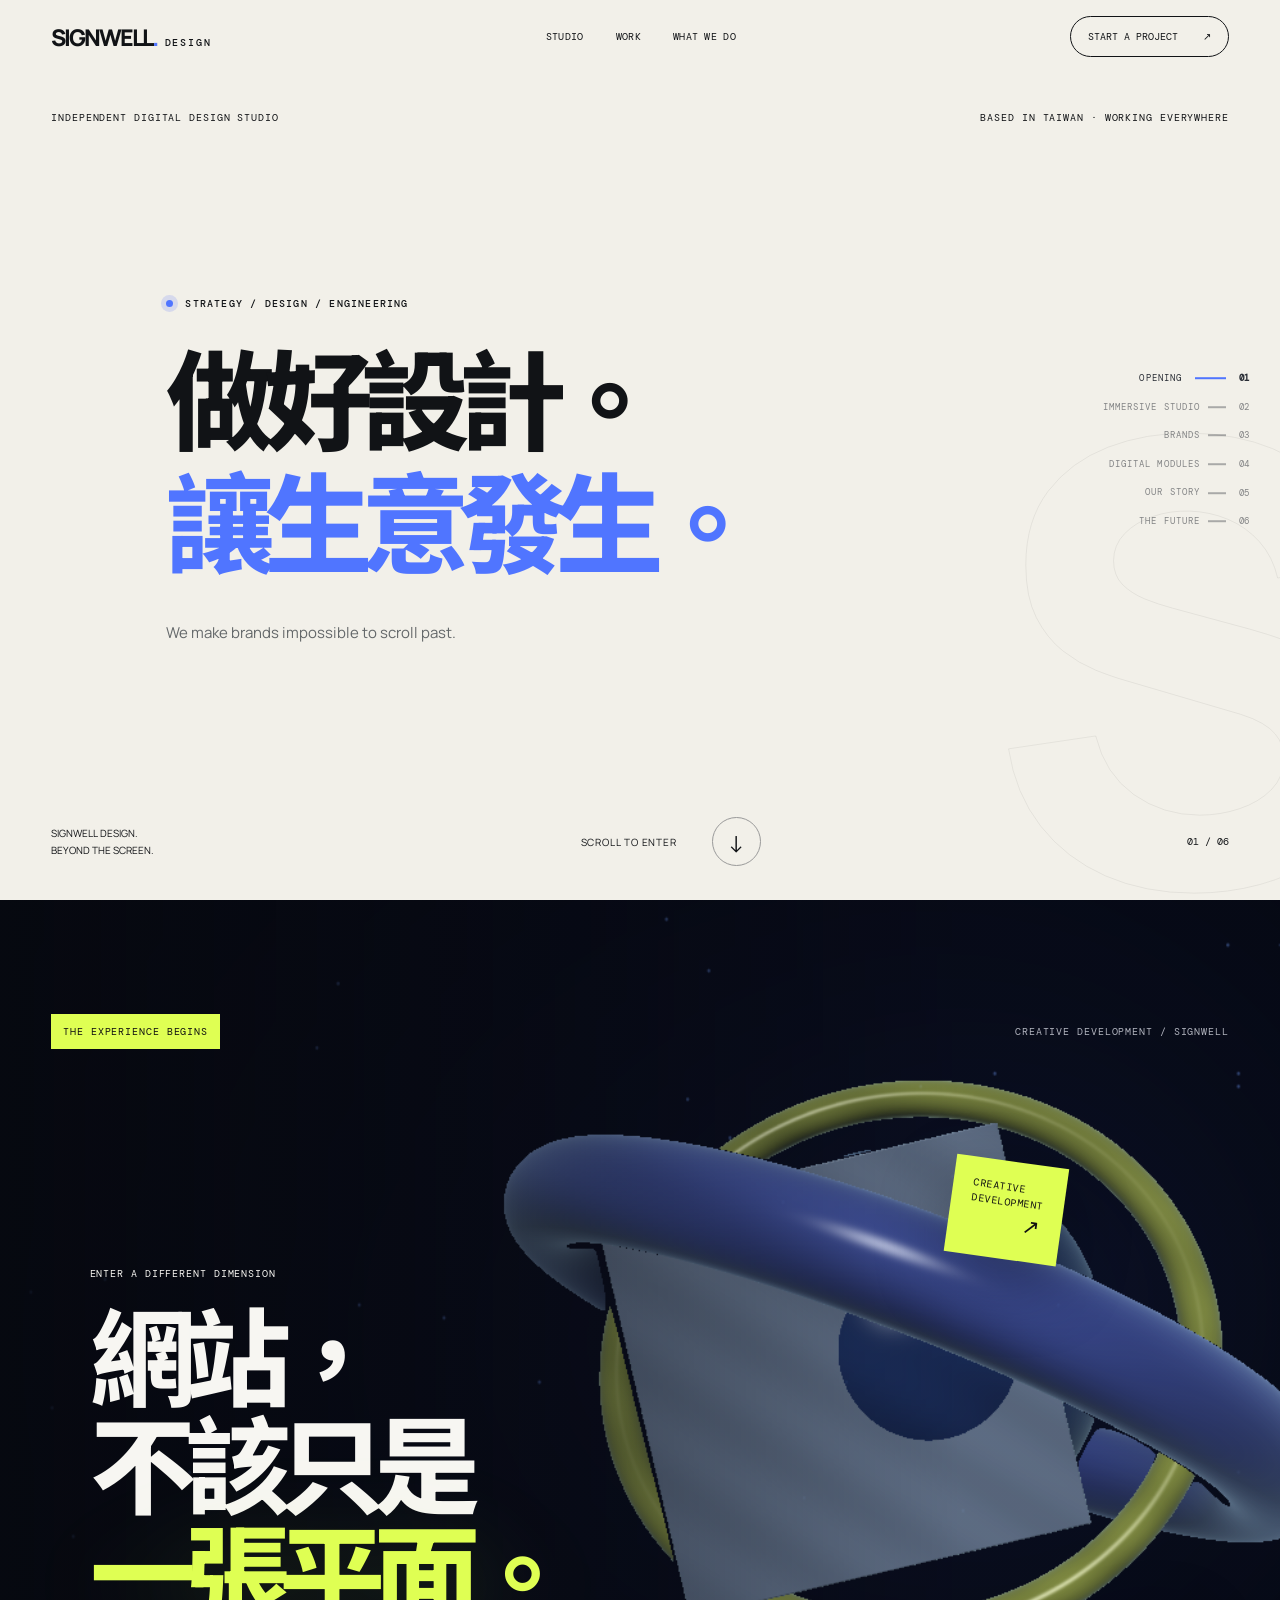
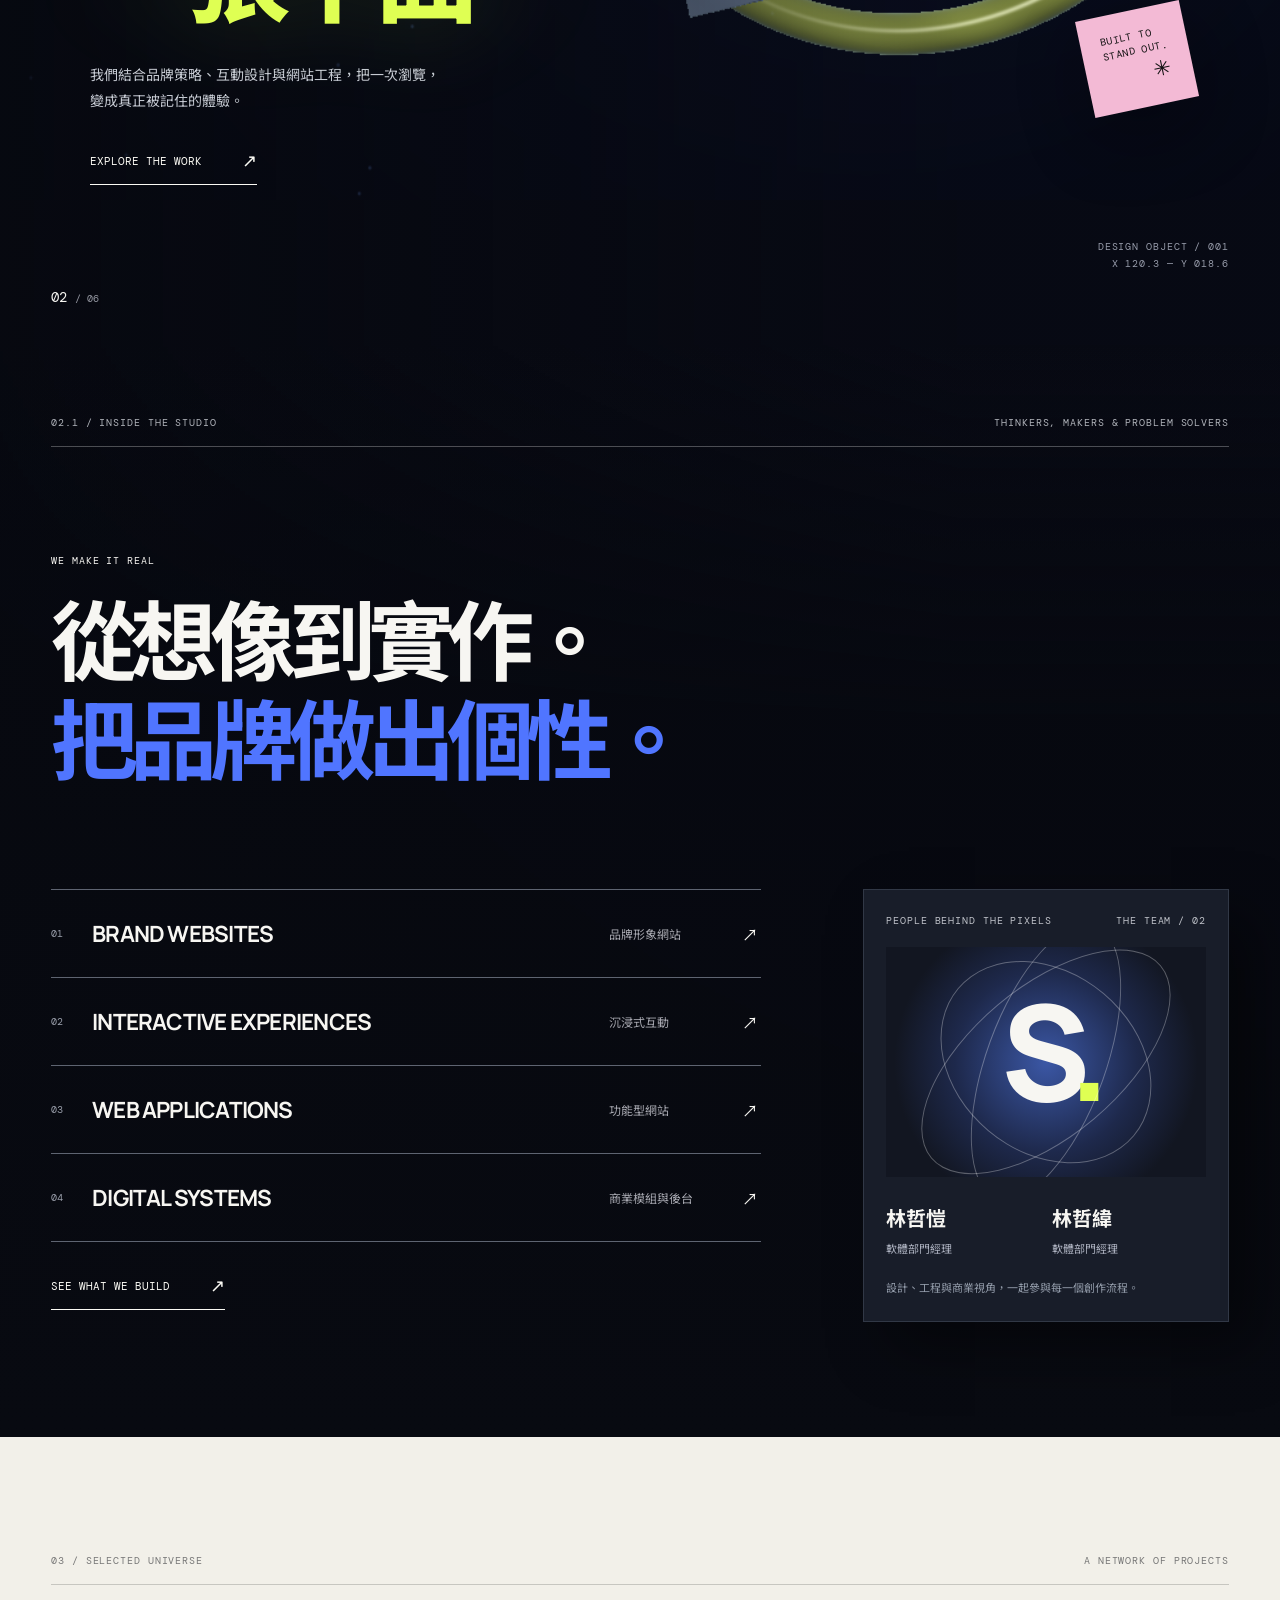
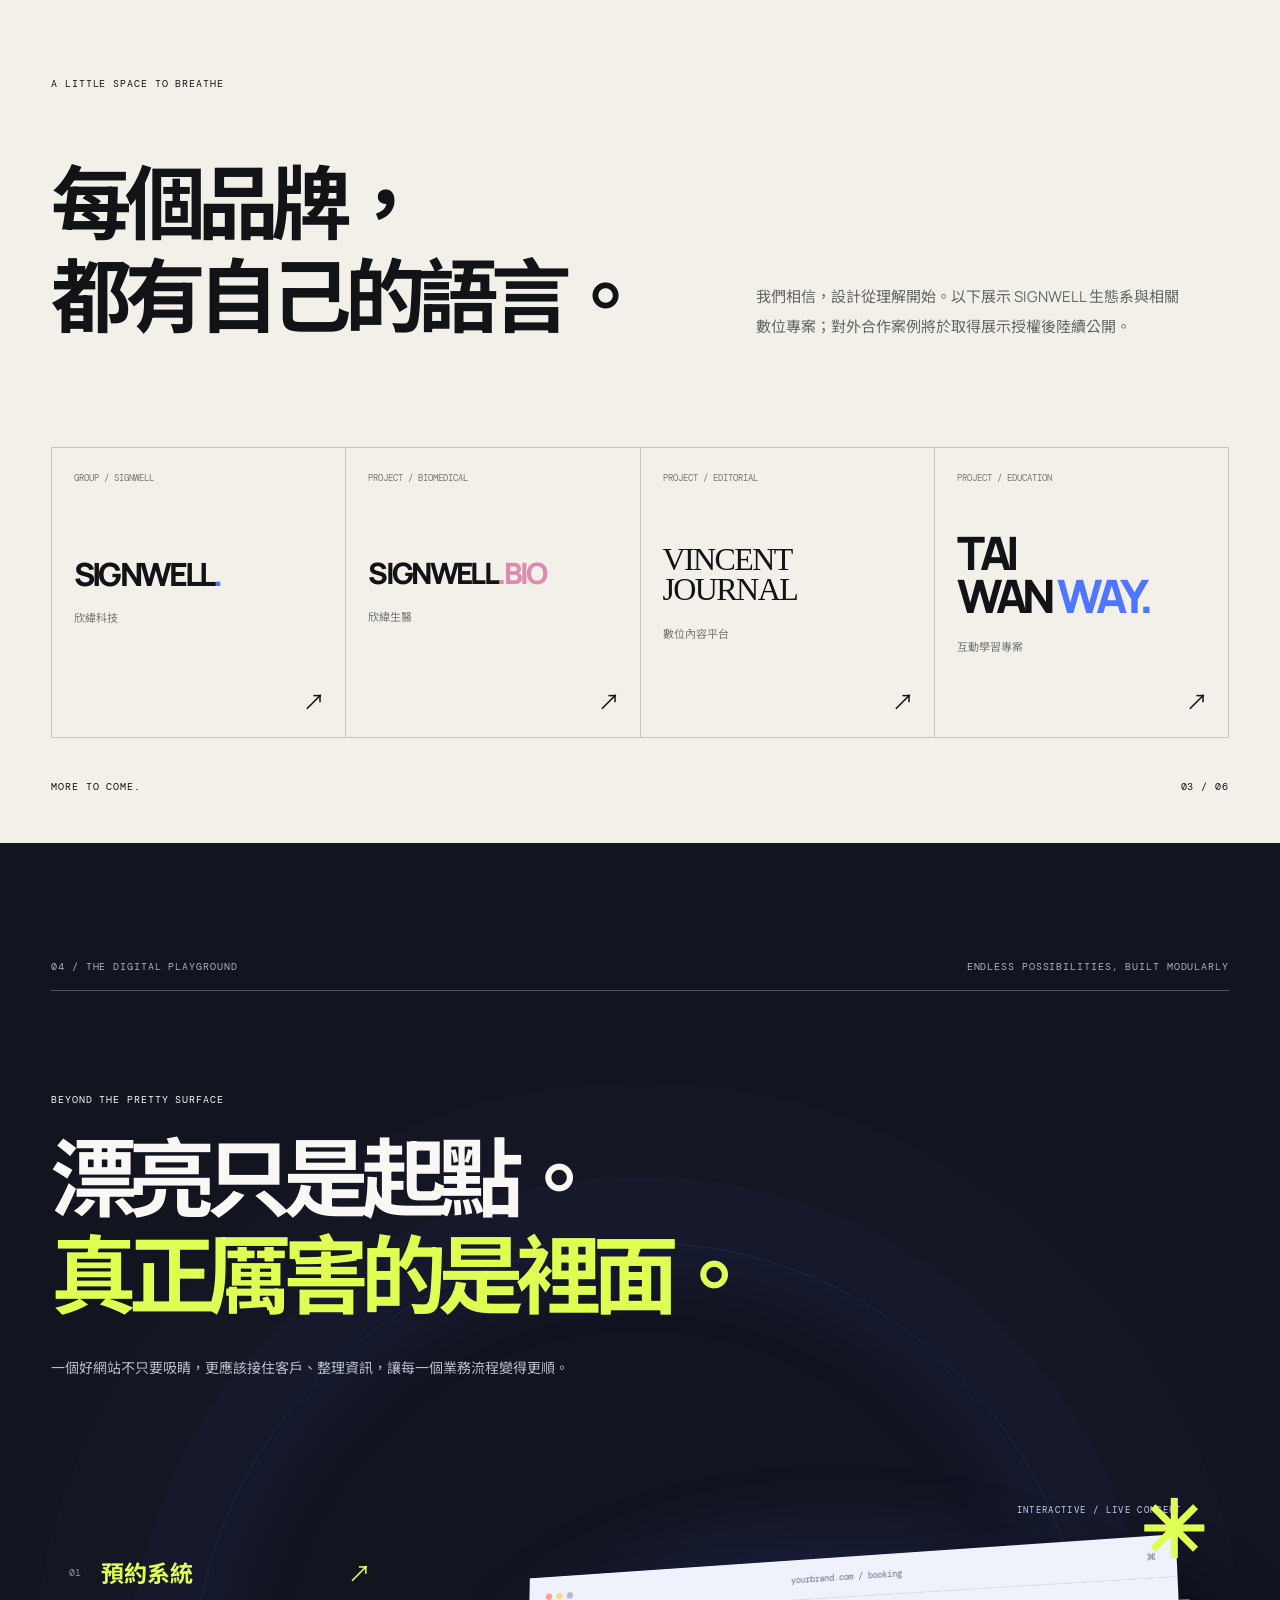
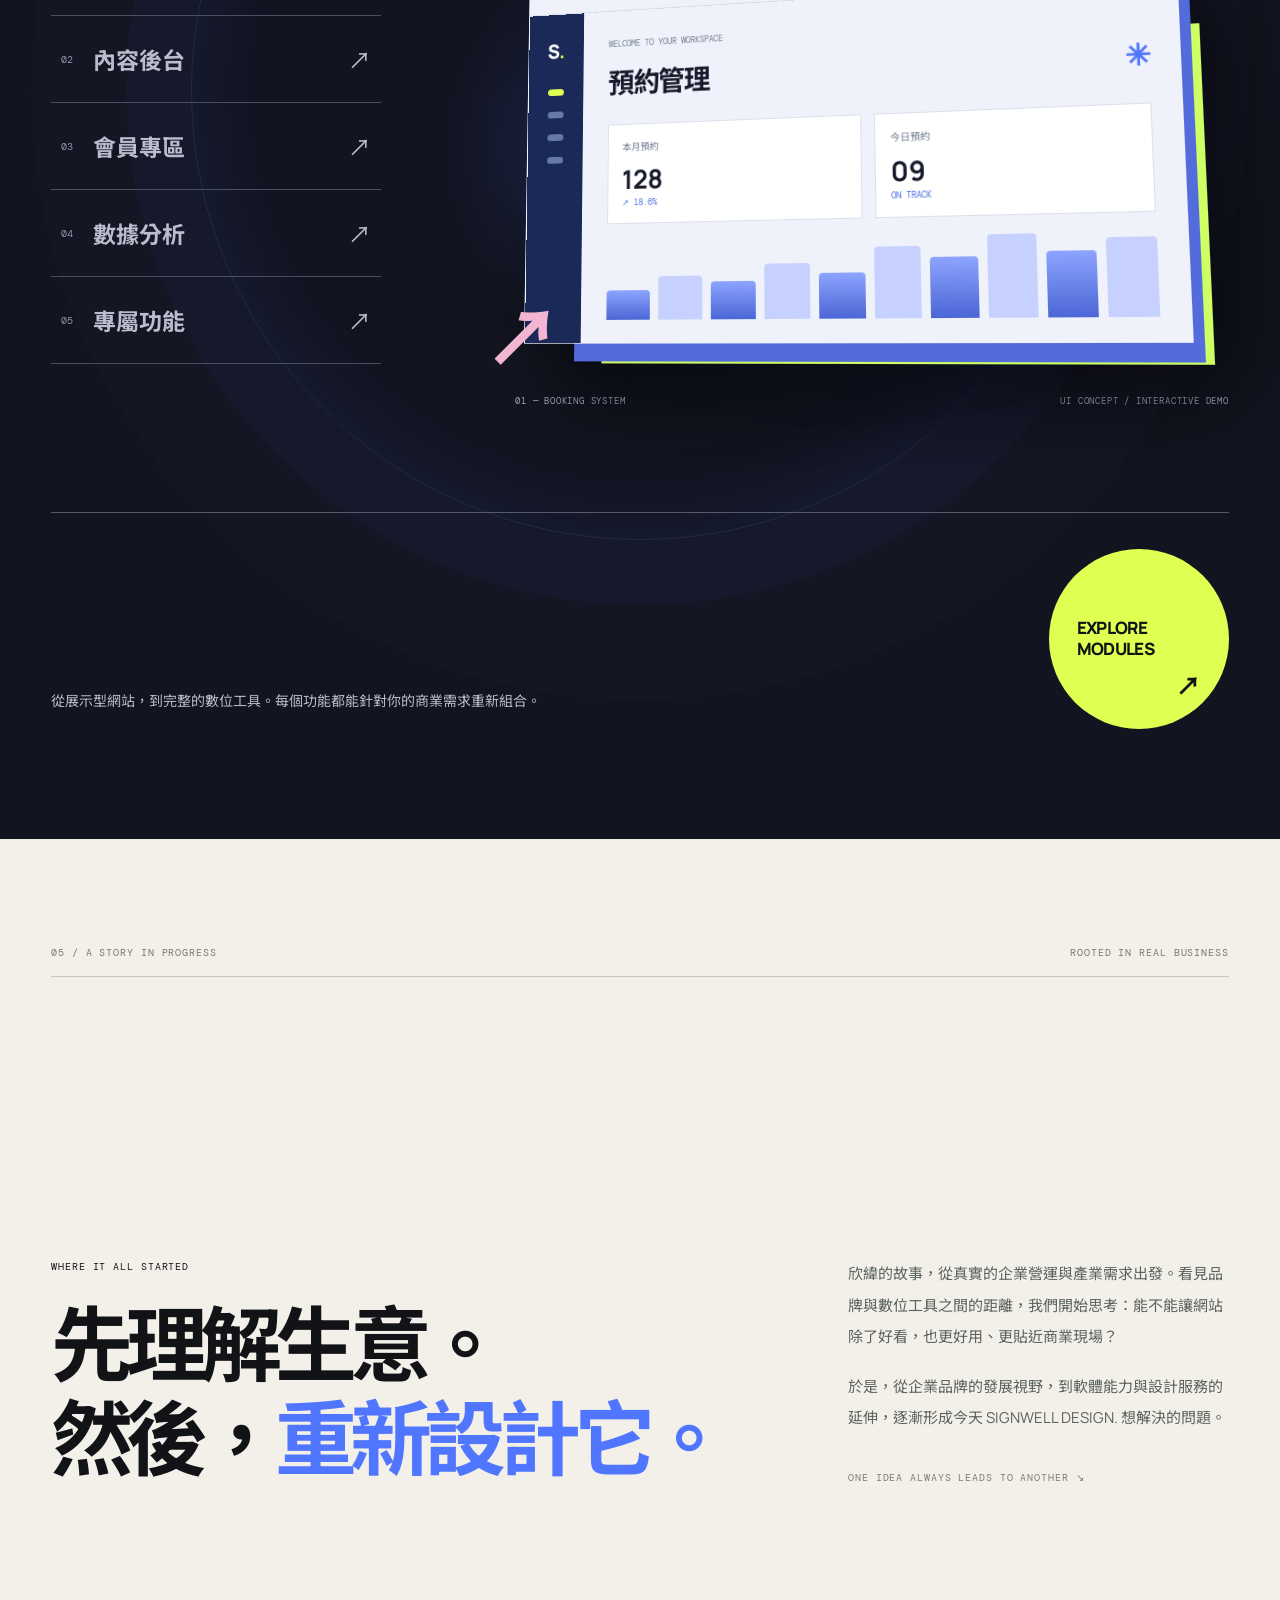
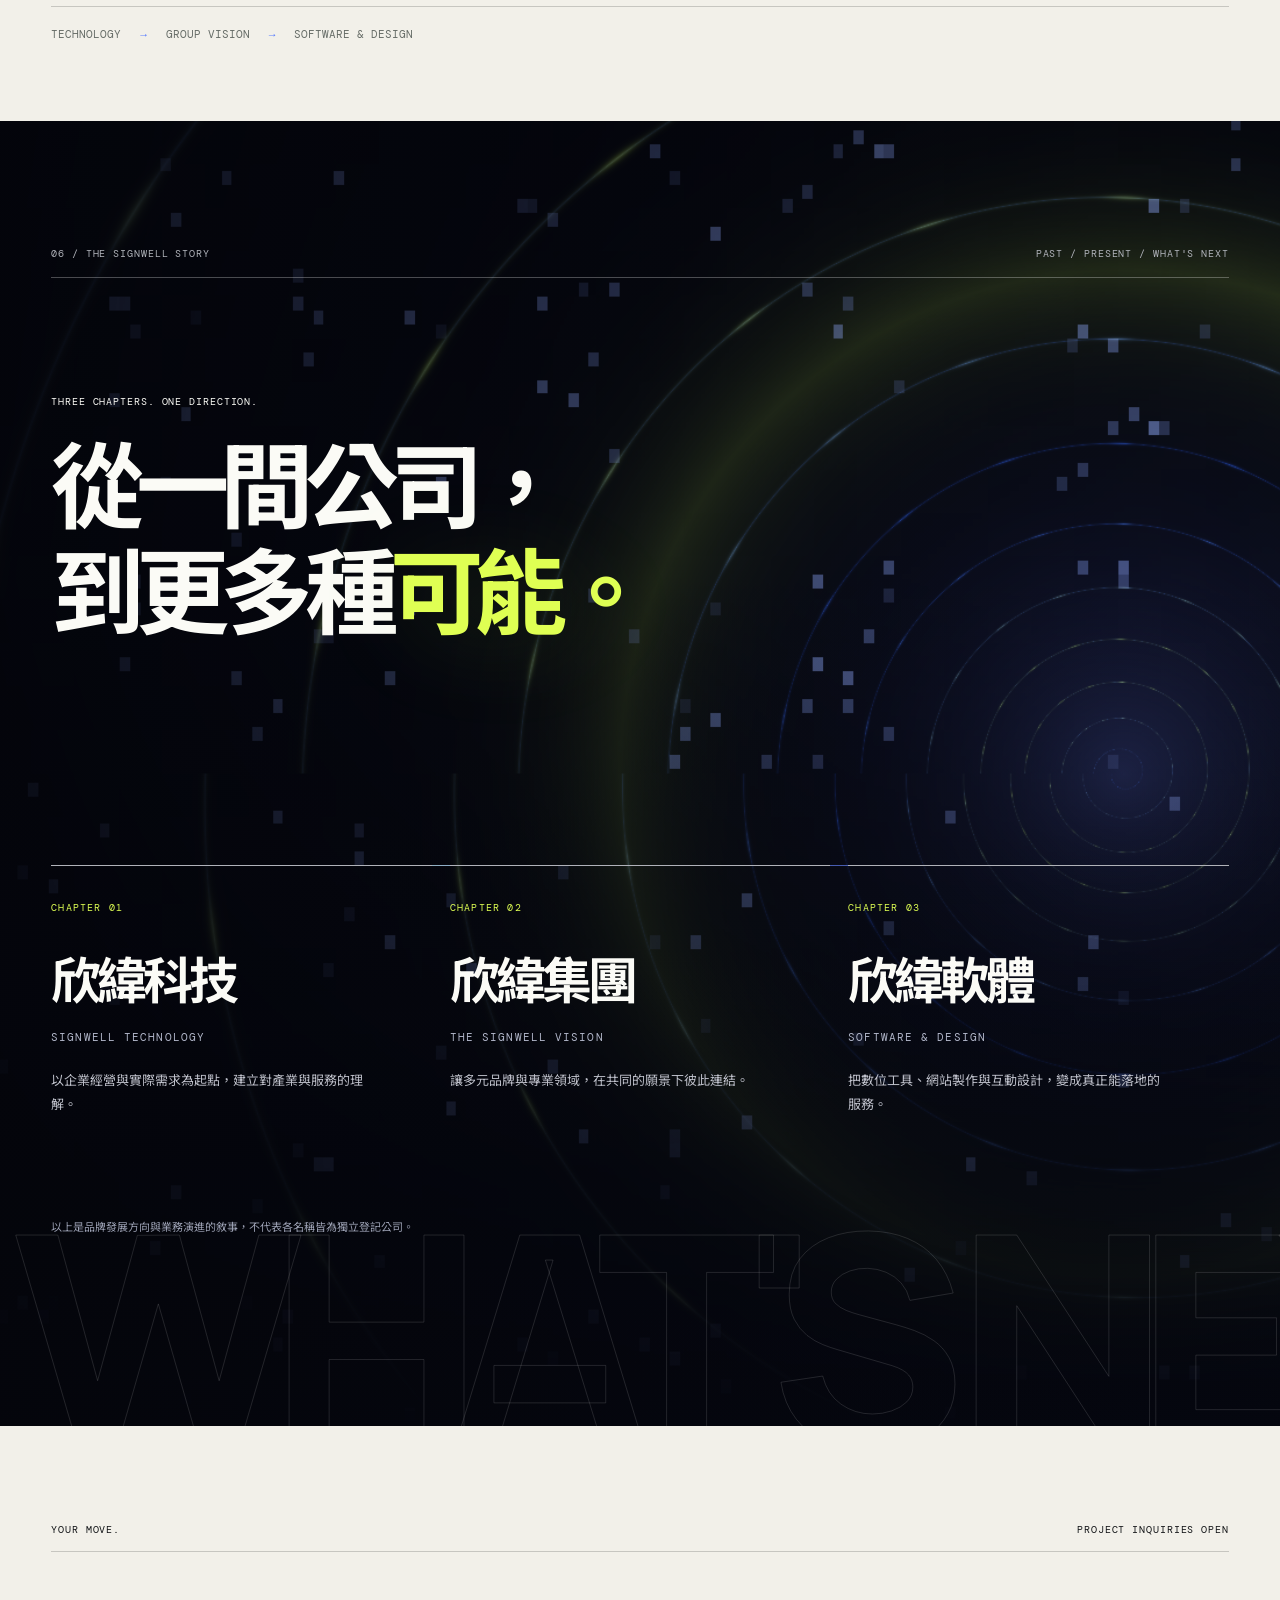
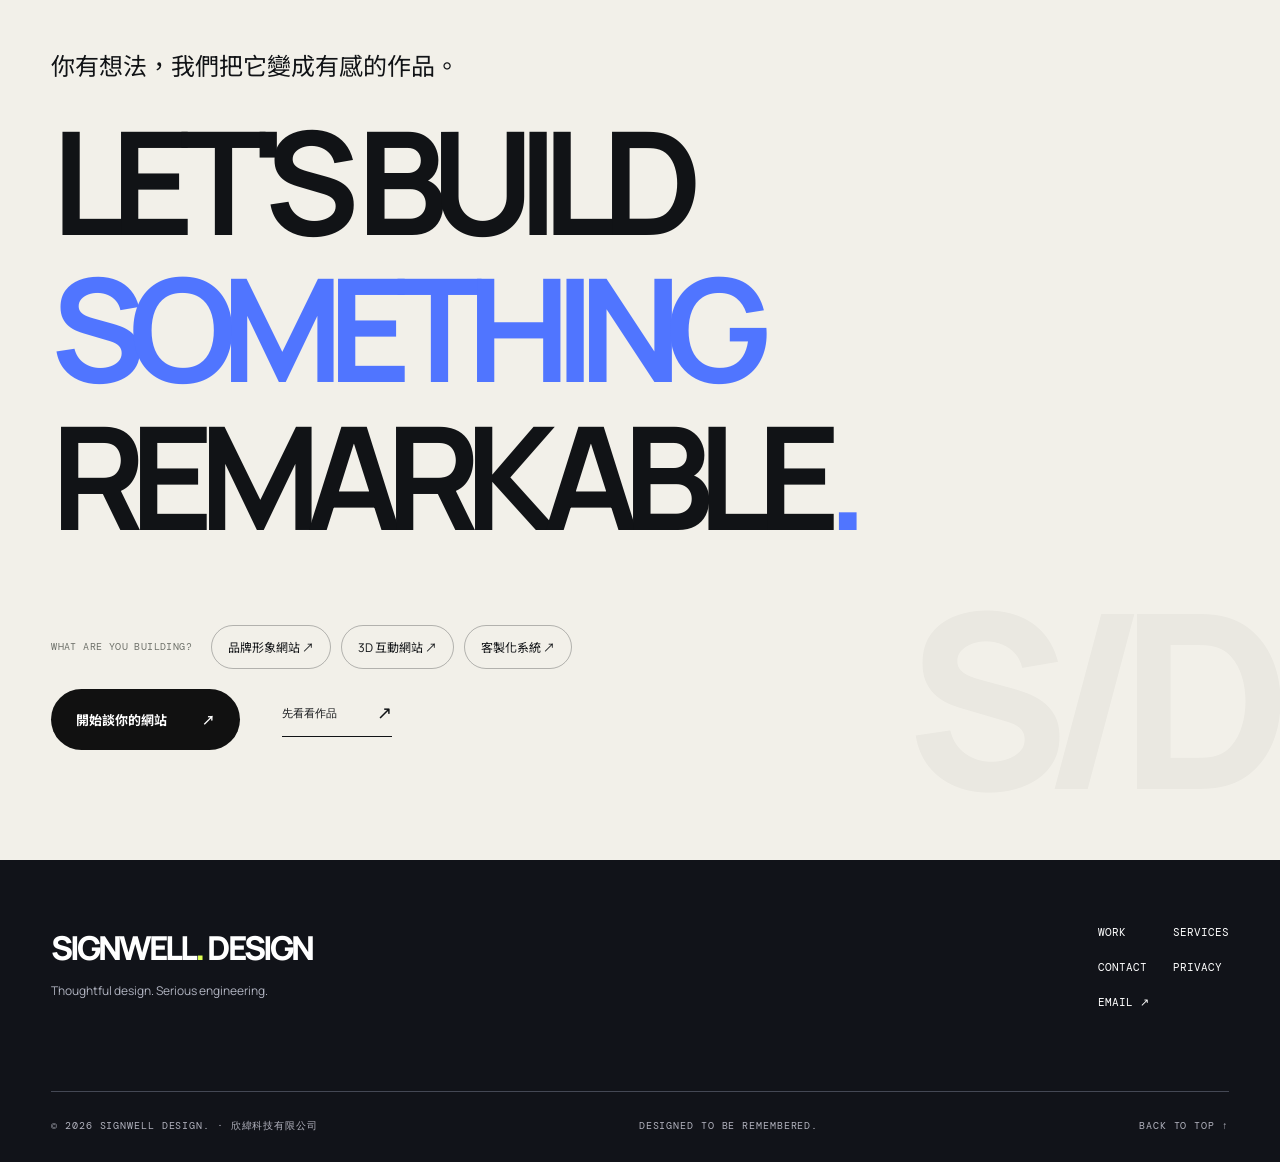
==== commit 00cbe15a: "feat: activate interactive experience refinements on index.html" ====
--- a/index.html
+++ b/index.html
@@ -1,5 +1,5 @@
 <!doctype html>
-<html lang="zh-Hant"><head><meta charset="utf-8"><meta name="viewport" content="width=device-width,initial-scale=1,viewport-fit=cover"><meta name="theme-color" content="#f2f0e9"><title>SIGNWELL DESIGN.｜不只做網站，我們設計第一印象</title><meta name="description" content="SIGNWELL DESIGN. 欣緯網站設計工作室，專注品牌網站、3D 互動體驗、網站系統、CMS 和客製化數位服務。讓你的品牌更值得被記住。"><meta property="og:type" content="website"><meta property="og:title" content="SIGNWELL DESIGN. — Websites with a point of view"><meta property="og:description" content="極簡思考，突破想像。SIGNWELL DESIGN. 客製化網站設計與製作。"><link rel="icon" type="image/svg+xml" href="assets/favicon.svg"><link rel="preconnect" href="https://fonts.googleapis.com"><link rel="preconnect" href="https://fonts.gstatic.com" crossorigin><link href="https://fonts.googleapis.com/css2?family=DM+Mono:wght@400;500&family=Manrope:wght@400;500;600;700;800&family=Noto+Sans+TC:wght@400;500;600;700;900&display=swap" rel="stylesheet"><link rel="stylesheet" href="assets/css/style.css"><script defer src="assets/js/app.js"></script><script defer src="assets/js/visuals.js"></script></head>
+<html lang="zh-Hant"><head><meta charset="utf-8"><meta name="viewport" content="width=device-width,initial-scale=1,viewport-fit=cover"><meta name="theme-color" content="#f2f0e9"><title>SIGNWELL DESIGN.｜不只做網站，我們設計第一印象</title><meta name="description" content="SIGNWELL DESIGN. 欣緯網站設計工作室，專注品牌網站、3D 互動體驗、網站系統、CMS 和客製化數位服務。讓你的品牌更值得被記住。"><meta property="og:type" content="website"><meta property="og:title" content="SIGNWELL DESIGN. — Websites with a point of view"><meta property="og:description" content="極簡思考，突破想像。SIGNWELL DESIGN. 客製化網站設計與製作。"><link rel="icon" type="image/svg+xml" href="assets/favicon.svg"><link rel="preconnect" href="https://fonts.googleapis.com"><link rel="preconnect" href="https://fonts.gstatic.com" crossorigin><link href="https://fonts.googleapis.com/css2?family=DM+Mono:wght@400;500&family=Manrope:wght@400;500;600;700;800&family=Noto+Sans+TC:wght@400;500;600;700;900&display=swap" rel="stylesheet"><link rel="stylesheet" href="assets/css/style.css"><link rel="stylesheet" href="assets/css/experience.css?v=20261014"><script defer src="assets/js/app.js"></script><script defer src="assets/js/experience.js?v=20261014"></script><script defer src="assets/js/visuals.js"></script><script type="application/ld+json">{"@context":"https://schema.org","@type":"ProfessionalService","name":"SIGNWELL DESIGN.","alternateName":"欣緯網站設計工作室","url":"https://easylearnfromtw.github.io/SWSOFT/","email":"luca.sinwell@gmail.com","areaServed":{"@type":"Country","name":"Taiwan"},"parentOrganization":{"@type":"Organization","name":"欣緯科技有限公司"},"serviceType":["品牌網站設計","3D 互動網站設計","網站開發","客製化數位系統"]}</script></head>
 <body data-page="home"><a class="skip" href="#main">跳到主要內容</a><div class="view-meter"><span id="meter"></span></div>
 <header class="site-header" id="site-header"><a class="brand" href="index.html" aria-label="SIGNWELL DESIGN 首頁">SIGNWELL<span class="brand-dot">.</span><small>DESIGN</small></a><nav class="header-nav" aria-label="主要導覽"><a href="#studio">STUDIO</a><a href="works.html">WORK</a><a href="services.html">WHAT WE DO</a></nav><a class="header-cta" href="contact.html">START A PROJECT <span aria-hidden="true">↗</span></a><button class="menu-toggle" aria-label="開啟選單" aria-expanded="false" aria-controls="mobile-nav"><span></span><span></span></button></header>
 <nav class="mobile-nav" id="mobile-nav" aria-label="手機導覽" hidden><a href="#studio">STUDIO</a><a href="works.html">WORK</a><a href="services.html">WHAT WE DO</a><a href="#history">OUR STORY</a><a href="contact.html">START A PROJECT ↗</a></nav>
--- a/assets/css/experience.css
+++ b/assets/css/experience.css
@@ -0,0 +1,85 @@
+/* SIGNWELL DESIGN. — Experience refinement / 2026-10
+   Progressive enhancement: essential content is legible without this file. */
+:root {--swd-ease:cubic-bezier(.22,1,.36,1)}
+html {scroll-padding-top:70px}
+:where(a,button,input,select,textarea):focus-visible{outline:2px solid #5175ff;outline-offset:4px}
+.is-dark :where(a,button):focus-visible,.heritage :where(a,button):focus-visible,.module-universe :where(a,button):focus-visible{outline-color:#dfff53}
+.intro .intro-brow{font-weight:500}
+.intro-center p{max-width:27rem;line-height:1.8}
+.intro .scroll-invite .down-arrow{animation:swd-cue 2.6s ease-in-out infinite}
+@keyframes swd-cue{0%,100%{translate:0 0}50%{translate:0 6px}}
+/* Fixed, quiet table of contents — desktop only, never blocks the work. */
+.experience-rail{position:fixed;right:18px;top:50%;translate:0 -50%;z-index:102;display:flex;flex-direction:column;gap:16px;align-items:flex-end;color:#292d35;pointer-events:none;transition:color .3s}
+.experience-rail.is-dark{color:#f7f7ef}
+.experience-rail a{pointer-events:auto;display:flex;gap:13px;align-items:center;opacity:.55;transition:opacity .3s}
+.experience-rail a:hover,.experience-rail a[aria-current="step"]{opacity:1}
+.experience-rail .rail-text{font:9px/1.4 var(--mono);letter-spacing:.12em;white-space:nowrap;translate:5px 0;opacity:0;transition:opacity .25s,translate .25s}
+.experience-rail a:hover .rail-text,.experience-rail a:focus-visible .rail-text,.experience-rail a[aria-current="step"] .rail-text{opacity:1;translate:0 0}
+.experience-rail .rail-mark{width:18px;height:2px;background:currentColor;opacity:.65;transition:width .3s,background .3s}
+.experience-rail a[aria-current="step"] .rail-mark{width:31px;background:#5075ff;opacity:1}
+.experience-rail.is-dark a[aria-current="step"] .rail-mark{background:#dfff53}
+.experience-rail .rail-label{font:9px var(--mono);width:23px;letter-spacing:.05em}
+.experience-rail a[aria-current="step"] .rail-label{font-weight:600}
+.experience-rail.is-dark .rail-text{text-shadow:0 1px 8px #04050e}
+@media(max-width:1099px){.experience-rail{display:none}}
+/* Make the alternating light and dark chapters feel more intentional. */
+.dark-world{background:#080a14}
+.blast-copy h2 i,.heritage-title h2 i{filter:drop-shadow(0 12px 45px rgba(193,255,65,.12))}
+.studio .service-row{transition:padding-left .4s var(--swd-ease),background .35s}
+.studio .service-row:hover{padding-left:10px;background:linear-gradient(90deg,rgba(114,142,255,.1),transparent)}
+.partners .logo-cell{transition:background .35s,transform .55s var(--swd-ease),box-shadow .35s}
+.partners .logo-cell:hover{transform:translateY(-7px);box-shadow:0 23px 45px -35px rgba(0,0,0,.5);position:relative;z-index:2}
+.module-universe{isolation:isolate}
+.module-universe:before{content:'';position:absolute;pointer-events:none;z-index:0;width:min(70vw,950px);height:min(70vw,950px);border:1px solid rgba(184,196,255,.12);border-radius:50%;left:50%;top:25%;translate:-50% 0;box-shadow:0 0 0 65px rgba(95,117,255,.035),0 0 0 160px rgba(95,117,255,.02),inset 0 0 95px rgba(80,117,255,.13)}
+.module-universe>*{position:relative}
+.module-workbench{perspective:1400px}
+.module-display{perspective:1200px}
+#module-preview{--swd-tilt-x:0deg;--swd-tilt-y:0deg;transition:transform .65s var(--swd-ease),box-shadow .65s var(--swd-ease)}
+#module-preview.is-tilting{transform:rotateX(var(--swd-tilt-x)) rotateY(var(--swd-tilt-y)) rotateZ(-2deg);transition:transform .14s ease-out}
+#module-preview .mock-main{transform:translateZ(18px)}
+#module-preview .mock-kpis>div{transition:transform .4s var(--swd-ease)}
+#module-preview:hover .mock-kpis>div:first-child{transform:translateY(-4px)}
+.module-tab{transition:color .25s,padding-left .35s var(--swd-ease),background .3s}
+.module-tab:hover{padding-left:12px}
+.module-tab:focus-visible{position:relative;z-index:2}
+.module-display:after{content:'INTERACTIVE / LIVE CONCEPT';position:absolute;top:22px;right:6%;font:9px var(--mono);letter-spacing:.15em;color:#cbd4ff;pointer-events:none}
+.mock-shell .mock-bar,.mock-shell .mock-body{backface-visibility:hidden}
+.heritage-path{position:relative}
+.heritage-path:before{content:'';position:absolute;left:0;right:0;top:0;height:1px;background:linear-gradient(90deg,#dfff53,#6886ff,transparent)}
+.heritage-chapter{transition:transform .55s var(--swd-ease),filter .4s;position:relative}
+.heritage-chapter:before{content:'';position:absolute;inset:0 -12px;z-index:-1;background:linear-gradient(180deg,rgba(87,114,255,.08),transparent);opacity:0;transition:opacity .3s}
+.heritage-chapter:hover{transform:translateY(-12px)}
+.heritage-chapter:hover:before{opacity:1}
+.closing:after{content:'S / D';position:absolute;right:2%;bottom:4%;font:800 clamp(80px,19vw,300px)/1 var(--sans);letter-spacing:-.16em;color:rgba(18,18,18,.035);pointer-events:none}
+.closing{position:relative;overflow:hidden}
+.closing-actions,.closing h2{position:relative;z-index:2}
+.project-shortcuts{display:flex;align-items:center;flex-wrap:wrap;gap:10px;margin:25px 0 20px;position:relative;z-index:2}
+.project-shortcuts>span{font:10px var(--mono);letter-spacing:.04em;color:#6e716a;margin-right:9px}
+.project-shortcuts>a{border:1px solid rgba(12,16,18,.28);border-radius:100px;font-size:12px;padding:12px 16px;transition:background .2s,color .2s,border-color .2s}
+.project-shortcuts>a:hover{background:#111;color:#fff;border-color:#111}
+.quick-inquiry{position:fixed;bottom:calc(18px + env(safe-area-inset-bottom,0px));right:16px;z-index:105;padding:14px 18px;border-radius:100px;box-shadow:0 8px 25px rgba(0,0,0,.26);font:700 12px var(--sans);background:#dfff53;color:#0d1016;opacity:0;pointer-events:none;transform:translateY(30px);transition:opacity .3s,transform .3s}
+.quick-inquiry.is-shown{opacity:1;pointer-events:auto;transform:translateY(0)}
+.copy-inquiry{width:100%;display:flex;justify-content:space-between;align-items:center;margin-top:12px;background:transparent;color:#111;border:1px solid #afb5b2;padding:17px 21px;font-weight:700}
+.copy-inquiry:hover{background:#eae9e3}
+.form-help{font-size:12px;line-height:1.8;color:#545b5d;margin:8px 0 14px}
+@media(min-width:761px){.quick-inquiry{display:none}}
+@media(max-width:760px){
+ .partners .logo-cell:hover{transform:none;box-shadow:none}
+ .module-universe:before{width:130vw;height:130vw;top:37%}
+ .module-display:after{right:4%;top:5px;font-size:7px}
+ .module-tab:hover{padding-left:8px}
+ .heritage-chapter:hover{transform:none}
+ .project-shortcuts{gap:8px}
+ .project-shortcuts>span{flex-basis:100%}
+ .project-shortcuts>a{font-size:11px;padding:11px 13px}
+ .closing{padding-bottom:110px}
+ .contact-form{box-shadow:9px 9px 0 #e5e2da}
+}
+@media(max-width:360px){.quick-inquiry{right:10px;bottom:12px;padding:12px 14px}.project-shortcuts>a{padding:10px}}
+@media(prefers-reduced-motion:reduce){
+ .intro .scroll-invite .down-arrow{animation:none}
+ .partners .logo-cell:hover,.heritage-chapter:hover{transform:none}
+ .service-row:hover{padding-left:0}
+ #module-preview.is-tilting{transform:none}
+ .experience-rail *{transition:none!important}
+}
